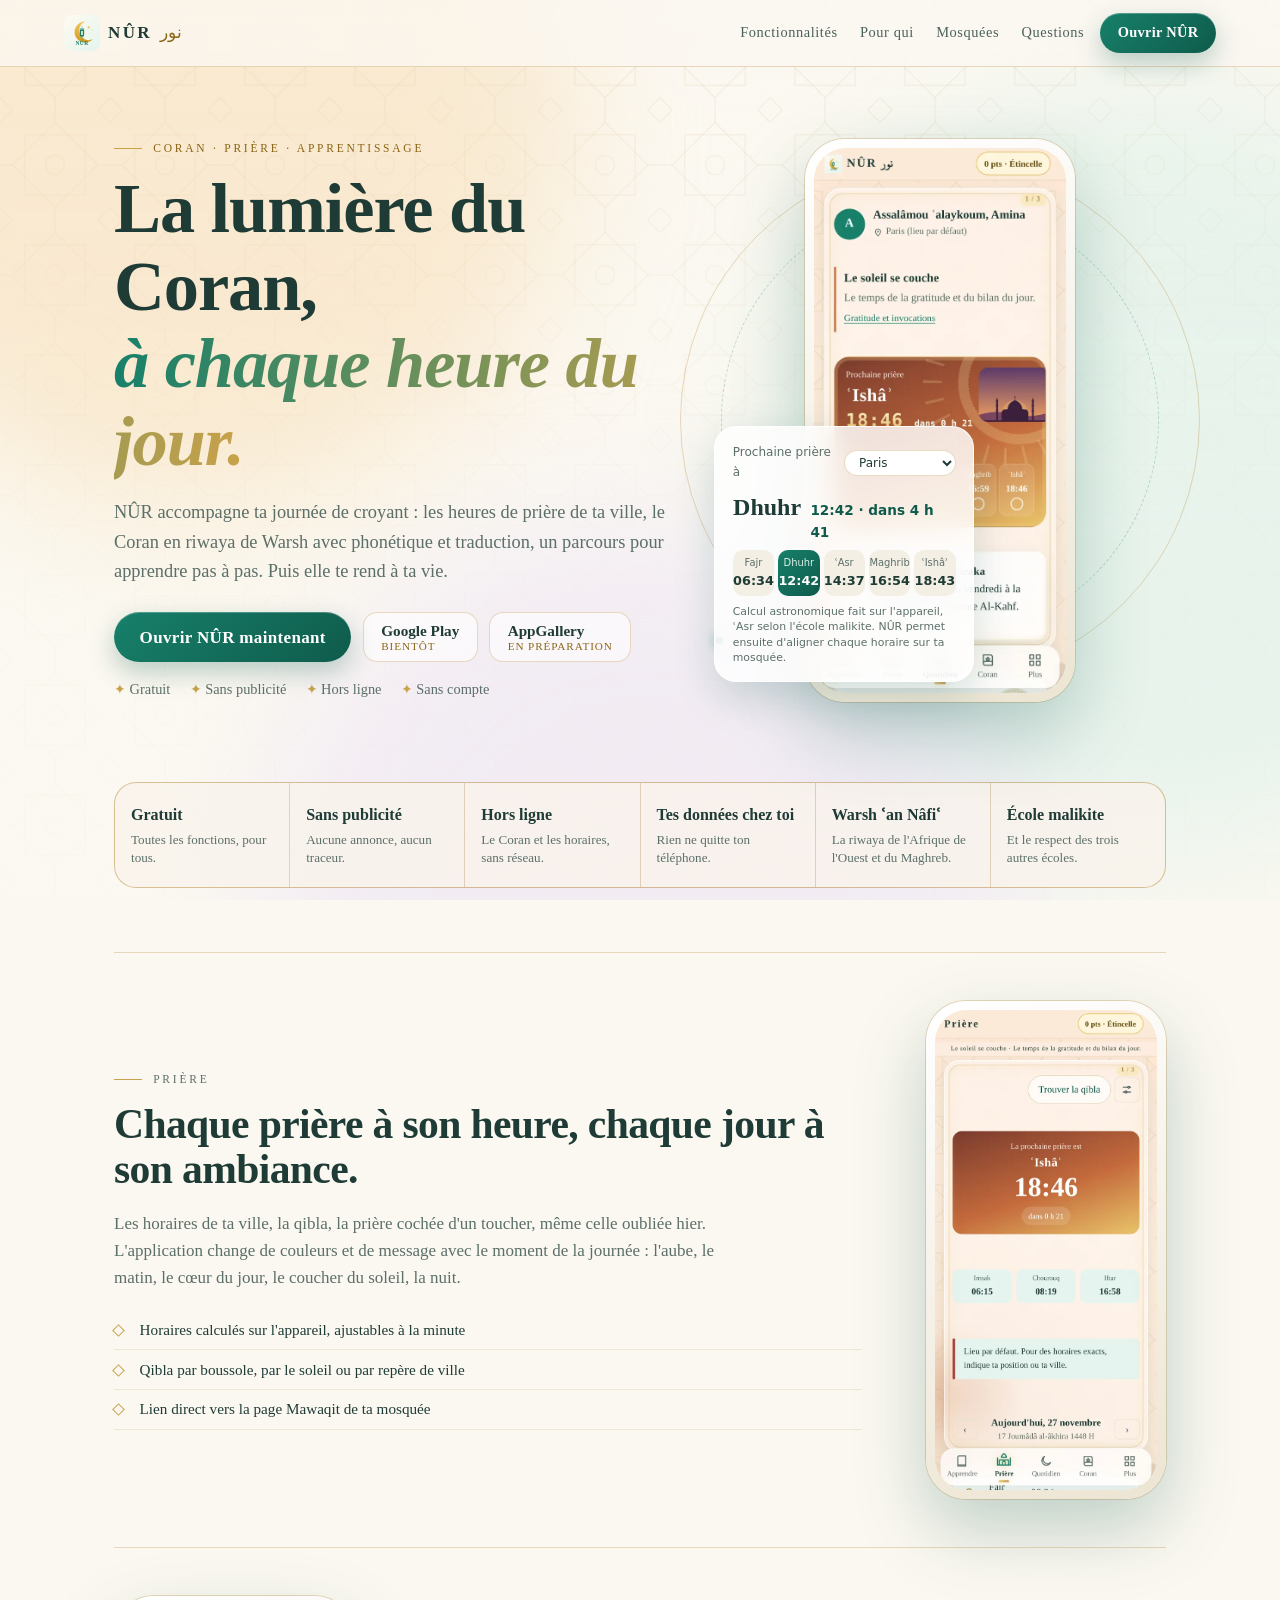
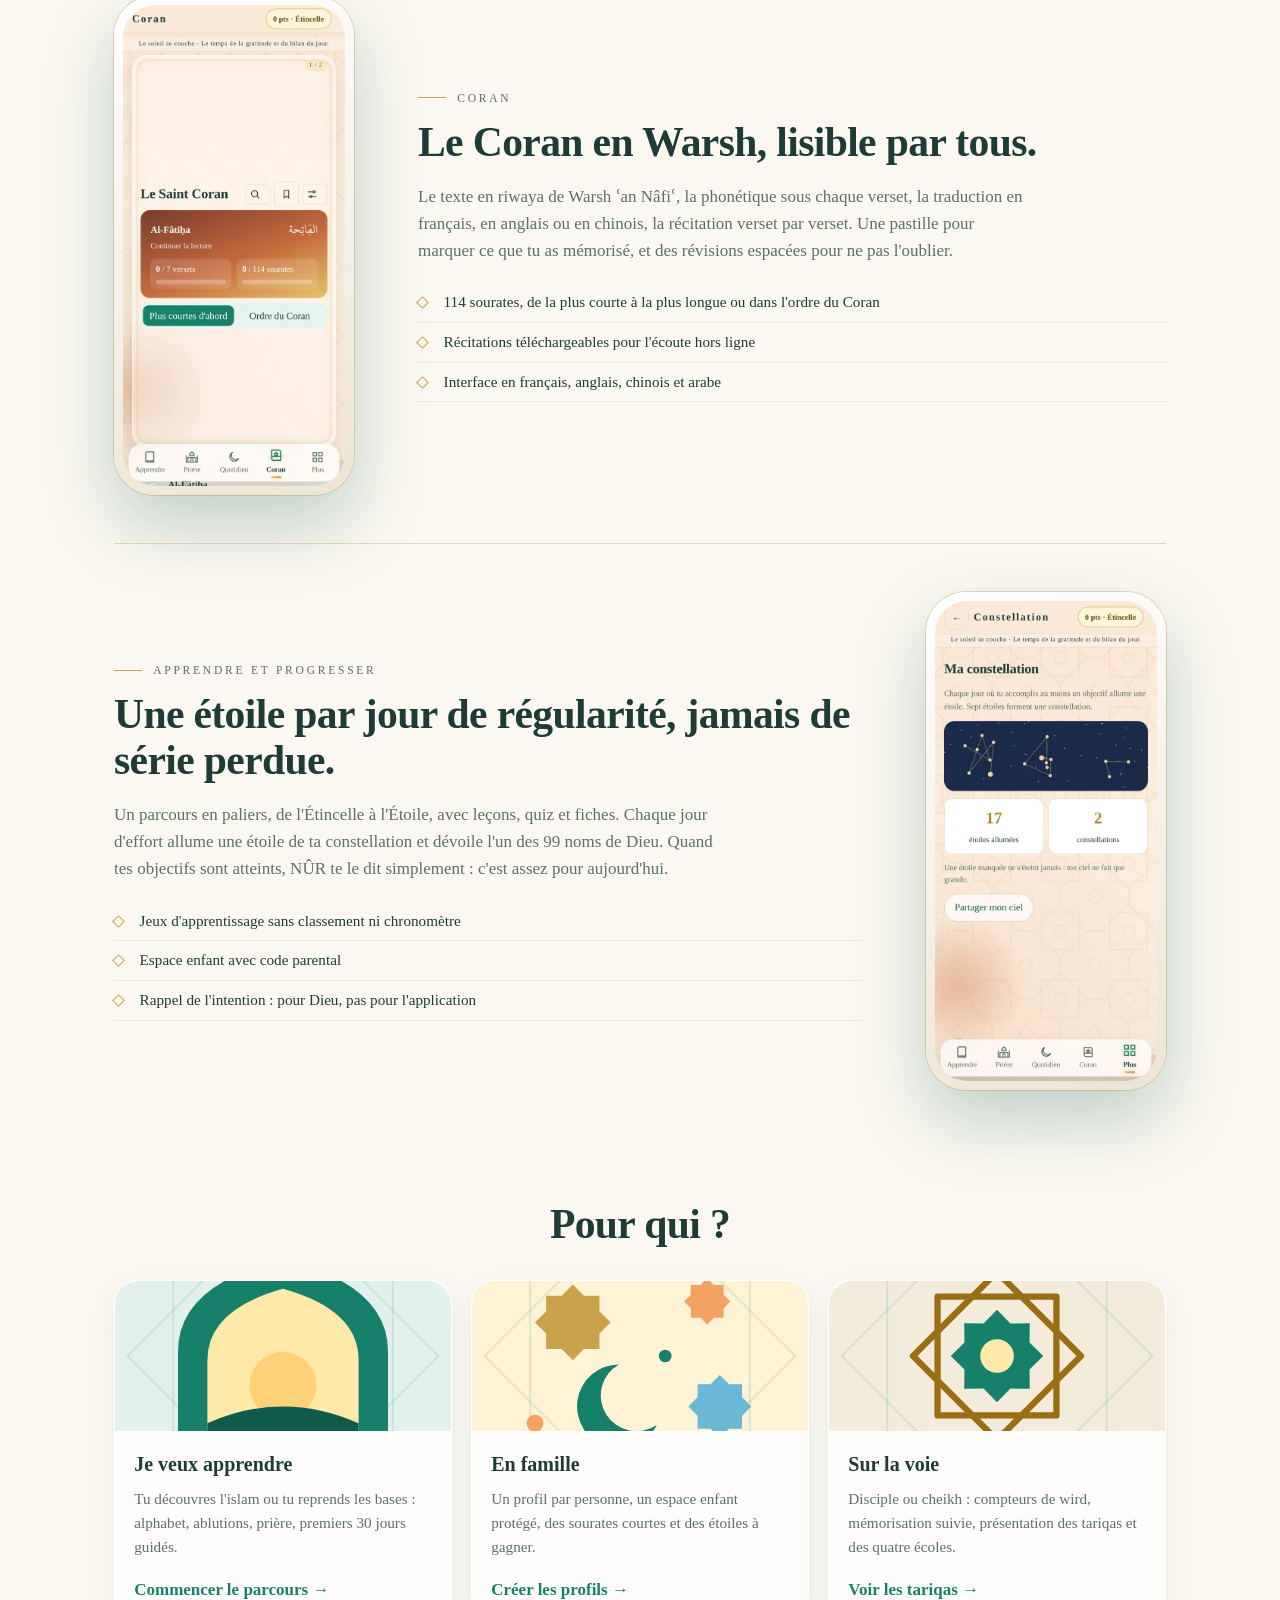
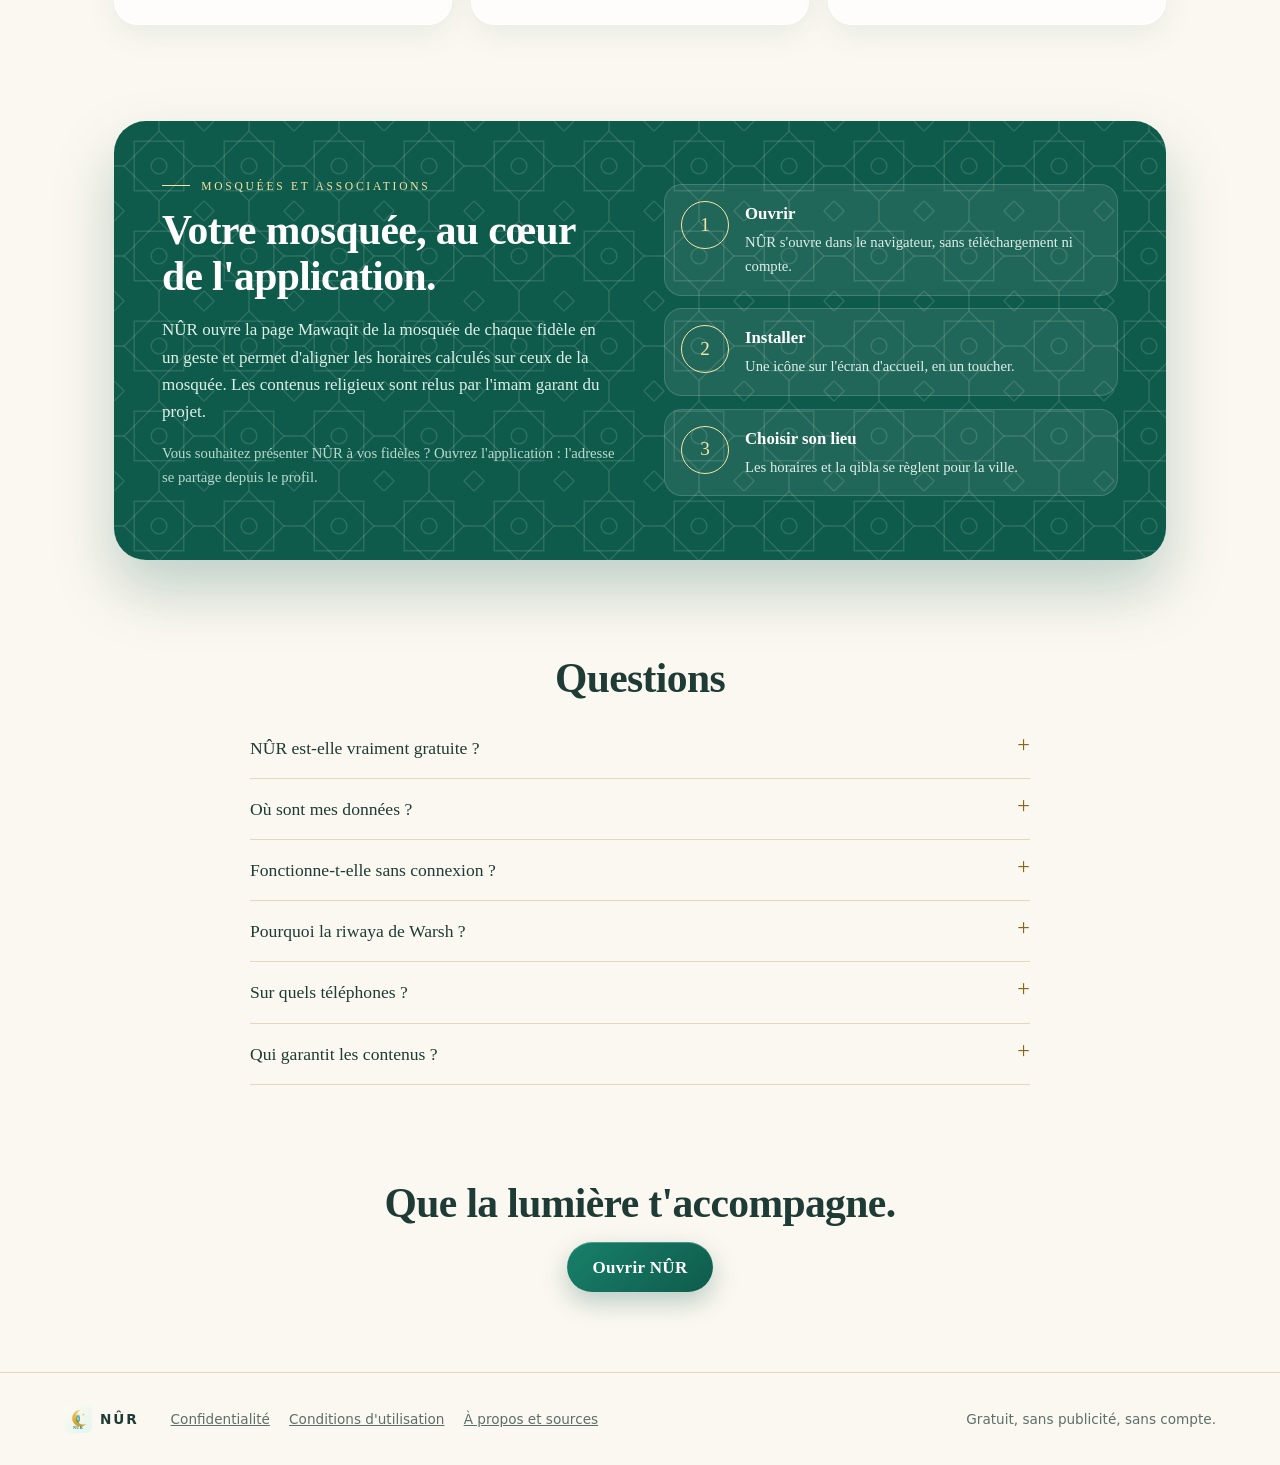
==== decouvrir/index.html @ 47fe1e6a "NÛR 2.5.0 : toutes les étapes du parcours accessibles, design avant-gardiste, page de présentation C" ====
<!DOCTYPE html>
<html lang="fr">
<head>
<meta charset="utf-8">
<meta name="viewport" content="width=device-width, initial-scale=1, viewport-fit=cover">
<title>NÛR — La lumière du Coran, à chaque heure du jour</title>
<meta name="description" content="NÛR : Coran en Warsh ʿan Nâfiʿ, heures de prière, qibla, parcours d'apprentissage et dévotion. Gratuit, sans publicité, hors ligne, vos données restent sur votre téléphone.">
<meta name="theme-color" content="#17806A">
<meta http-equiv="Content-Security-Policy" content="default-src 'self'; script-src 'self'; style-src 'self' 'unsafe-inline'; img-src 'self' data:; object-src 'none'; base-uri 'self'; form-action 'none'">
<meta property="og:title" content="NÛR — La lumière du Coran, à chaque heure du jour">
<meta property="og:description" content="Coran en Warsh, heures de prière, qibla, apprentissage. Gratuit, sans publicité, hors ligne.">
<meta property="og:image" content="https://emmanuelgiraudyt-ship-it.github.io/nur/icon-512.png">
<meta property="og:url" content="https://emmanuelgiraudyt-ship-it.github.io/nur/decouvrir/">
<link rel="icon" href="../icon-192.png">
<link rel="stylesheet" href="decouvrir.css">
</head>
<body>
<div class="aura" aria-hidden="true"><i></i><i></i><i></i></div>

<header class="nav">
  <a class="brand" href="./"><img src="../logo.svg" alt="" width="36" height="36"><span>NÛR</span><span class="ar" lang="ar">نور</span></a>
  <nav aria-label="Sections">
    <a href="#fonctions">Fonctionnalités</a>
    <a href="#pour-qui">Pour qui</a>
    <a href="#mosquees">Mosquées</a>
    <a href="#questions">Questions</a>
  </nav>
  <a class="cta small" href="../">Ouvrir NÛR</a>
</header>

<main>
<section class="hero">
  <div class="hero-txt">
    <p class="kicker">Coran · Prière · Apprentissage</p>
    <h1>La lumière du Coran,<br><em>à chaque heure du jour.</em></h1>
    <p class="lead">NÛR accompagne ta journée de croyant : les heures de prière de ta ville, le Coran en riwaya de Warsh avec phonétique et traduction, un parcours pour apprendre pas à pas. Puis elle te rend à ta vie.</p>
    <div class="ctas">
      <a class="cta" href="../">Ouvrir NÛR maintenant</a>
      <span class="store soon" title="Publication en préparation"><b>Google Play</b><small>bientôt</small></span>
      <span class="store soon" title="Publication en préparation"><b>AppGallery</b><small>en préparation</small></span>
    </div>
    <ul class="ticks">
      <li>Gratuit</li><li>Sans publicité</li><li>Hors ligne</li><li>Sans compte</li>
    </ul>
  </div>

  <div class="hero-vis">
    <div class="orbit" aria-hidden="true"><span></span><span></span></div>
    <figure class="phone"><img src="ecran-quotidien.webp" alt="L'écran Quotidien de NÛR : prochaine prière, les cinq prières du jour et le jour particulier" width="585" height="1266" fetchpriority="high"></figure>
    <aside class="live" aria-live="polite">
      <div class="live-h"><label for="ville">Prochaine prière à</label>
        <select id="ville">
          <option value="48.8566,2.3522,Europe/Paris">Paris</option>
          <option value="43.2965,5.3698,Europe/Paris">Marseille</option>
          <option value="45.764,4.8357,Europe/Paris">Lyon</option>
          <option value="50.8503,4.3517,Europe/Brussels">Bruxelles</option>
          <option value="14.7167,-17.4677,Africa/Dakar">Dakar</option>
          <option value="5.3600,-4.0083,Africa/Abidjan">Abidjan</option>
          <option value="12.6392,-8.0029,Africa/Bamako">Bamako</option>
          <option value="33.5731,-7.5898,Africa/Casablanca">Casablanca</option>
        </select>
      </div>
      <div class="live-n"><b id="lvn">—</b><span id="lvt">—</span></div>
      <div class="live-c" id="lvc"></div>
      <p class="live-s">Calcul astronomique fait sur l'appareil, ʿAsr selon l'école malikite. NÛR permet ensuite d'aligner chaque horaire sur ta mosquée.</p>
    </aside>
  </div>
</section>

<section class="values" aria-label="Nos engagements">
  <div><b>Gratuit</b><span>Toutes les fonctions, pour tous.</span></div>
  <div><b>Sans publicité</b><span>Aucune annonce, aucun traceur.</span></div>
  <div><b>Hors ligne</b><span>Le Coran et les horaires, sans réseau.</span></div>
  <div><b>Tes données chez toi</b><span>Rien ne quitte ton téléphone.</span></div>
  <div><b>Warsh ʿan Nâfiʿ</b><span>La riwaya de l'Afrique de l'Ouest et du Maghreb.</span></div>
  <div><b>École malikite</b><span>Et le respect des trois autres écoles.</span></div>
</section>

<section id="fonctions" class="feat">
  <div class="feat-txt">
    <p class="kicker">Prière</p>
    <h2>Chaque prière à son heure, chaque jour à son ambiance.</h2>
    <p>Les horaires de ta ville, la qibla, la prière cochée d'un toucher, même celle oubliée hier. L'application change de couleurs et de message avec le moment de la journée : l'aube, le matin, le cœur du jour, le coucher du soleil, la nuit.</p>
    <ul class="list"><li>Horaires calculés sur l'appareil, ajustables à la minute</li><li>Qibla par boussole, par le soleil ou par repère de ville</li><li>Lien direct vers la page Mawaqit de ta mosquée</li></ul>
  </div>
  <figure class="phone sm"><img src="ecran-priere.webp" alt="L'écran Prière de NÛR" width="585" height="1266" loading="lazy"></figure>
</section>

<section class="feat rev">
  <div class="feat-txt">
    <p class="kicker">Coran</p>
    <h2>Le Coran en Warsh, lisible par tous.</h2>
    <p>Le texte en riwaya de Warsh ʿan Nâfiʿ, la phonétique sous chaque verset, la traduction en français, en anglais ou en chinois, la récitation verset par verset. Une pastille pour marquer ce que tu as mémorisé, et des révisions espacées pour ne pas l'oublier.</p>
    <ul class="list"><li>114 sourates, de la plus courte à la plus longue ou dans l'ordre du Coran</li><li>Récitations téléchargeables pour l'écoute hors ligne</li><li>Interface en français, anglais, chinois et arabe</li></ul>
  </div>
  <figure class="phone sm"><img src="ecran-coran.webp" alt="La liste des sourates dans NÛR" width="585" height="1266" loading="lazy"></figure>
</section>

<section class="feat">
  <div class="feat-txt">
    <p class="kicker">Apprendre et progresser</p>
    <h2>Une étoile par jour de régularité, jamais de série perdue.</h2>
    <p>Un parcours en paliers, de l'Étincelle à l'Étoile, avec leçons, quiz et fiches. Chaque jour d'effort allume une étoile de ta constellation et dévoile l'un des 99 noms de Dieu. Quand tes objectifs sont atteints, NÛR te le dit simplement : c'est assez pour aujourd'hui.</p>
    <ul class="list"><li>Jeux d'apprentissage sans classement ni chronomètre</li><li>Espace enfant avec code parental</li><li>Rappel de l'intention : pour Dieu, pas pour l'application</li></ul>
  </div>
  <figure class="phone sm"><img src="ecran-constellation.webp" alt="La constellation personnelle dans NÛR" width="585" height="1266" loading="lazy"></figure>
</section>

<section id="pour-qui" class="paths">
  <h2 class="center">Pour qui ?</h2>
  <div class="cards">
    <article><img src="../img/ill-nouveau.svg" alt=""><h3>Je veux apprendre</h3><p>Tu découvres l'islam ou tu reprends les bases : alphabet, ablutions, prière, premiers 30 jours guidés.</p><a href="../#/apprendre">Commencer le parcours</a></article>
    <article><img src="../img/ill-enfant.svg" alt=""><h3>En famille</h3><p>Un profil par personne, un espace enfant protégé, des sourates courtes et des étoiles à gagner.</p><a href="../#/profils">Créer les profils</a></article>
    <article><img src="../img/ill-tidjaniya.svg" alt=""><h3>Sur la voie</h3><p>Disciple ou cheikh : compteurs de wird, mémorisation suivie, présentation des tariqas et des quatre écoles.</p><a href="../#/tidjaniya">Voir les tariqas</a></article>
  </div>
</section>

<section id="mosquees" class="mosque">
  <div>
    <p class="kicker">Mosquées et associations</p>
    <h2>Votre mosquée, au cœur de l'application.</h2>
    <p>NÛR ouvre la page Mawaqit de la mosquée de chaque fidèle en un geste et permet d'aligner les horaires calculés sur ceux de la mosquée. Les contenus religieux sont relus par l'imam garant du projet.</p>
    <p class="muted">Vous souhaitez présenter NÛR à vos fidèles ? Ouvrez l'application : l'adresse se partage depuis le profil.</p>
  </div>
  <ol class="steps">
    <li><b>Ouvrir</b><span>NÛR s'ouvre dans le navigateur, sans téléchargement ni compte.</span></li>
    <li><b>Installer</b><span>Une icône sur l'écran d'accueil, en un toucher.</span></li>
    <li><b>Choisir son lieu</b><span>Les horaires et la qibla se règlent pour la ville.</span></li>
  </ol>
</section>

<section id="questions" class="faq">
  <h2 class="center">Questions</h2>
  <details><summary>NÛR est-elle vraiment gratuite ?</summary><p>Oui. Toutes les fonctions sont gratuites et sans publicité. Un don libre pourra soutenir le projet ; aucun accès n'en dépendra.</p></details>
  <details><summary>Où sont mes données ?</summary><p>Sur ton téléphone uniquement. NÛR ne crée pas de compte et n'a pas de serveur qui reçoit tes données. Une sauvegarde mensuelle te propose d'en garder une copie.</p></details>
  <details><summary>Fonctionne-t-elle sans connexion ?</summary><p>Oui, après le premier chargement : le Coran, la phonétique, la traduction de ta langue et les horaires restent disponibles hors ligne.</p></details>
  <details><summary>Pourquoi la riwaya de Warsh ?</summary><p>C'est la lecture la plus répandue en Afrique de l'Ouest et au Maghreb, d'où vient une grande partie de la communauté francophone que NÛR sert d'abord.</p></details>
  <details><summary>Sur quels téléphones ?</summary><p>Tout smartphone récent avec un navigateur : Android, iPhone, Huawei. Les versions Google Play et AppGallery sont en préparation.</p></details>
  <details><summary>Qui garantit les contenus ?</summary><p>Les contenus religieux sont sourcés (Coran, recueils de hadiths, ouvrages de référence) et relus par l'imam garant du projet. La pratique est présentée selon l'école malikite, en rappelant que les autres écoles peuvent différer.</p></details>
</section>

<section class="final">
  <h2>Que la lumière t'accompagne.</h2>
  <a class="cta" href="../">Ouvrir NÛR</a>
</section>
</main>

<footer>
  <div class="brand"><img src="../logo.svg" alt="" width="28" height="28"><span>NÛR</span></div>
  <nav aria-label="Informations"><a href="../#/confidentialite">Confidentialité</a><a href="../#/conditions">Conditions d'utilisation</a><a href="../#/apropos">À propos et sources</a></nav>
  <p>Gratuit, sans publicité, sans compte.</p>
</footer>
<script src="../prayer.js"></script>
<script src="decouvrir.js"></script>
</body>
</html>
---- decouvrir/decouvrir.css ----
/* NÛR — page de présentation */
:root { --bg: #FBF8F1; --ink: #1F3B36; --mut: #5C6F69; --em1: #17806A; --em2: #0F5B4B; --gold: #C9A24B; --gold2: #8A6516; --hair: rgba(184,137,58,.3); }
*, *::before, *::after { box-sizing: border-box; }
html { scroll-behavior: smooth; }
body { margin: 0; background: var(--bg); color: var(--ink); font-family: "Iowan Old Style", "Palatino Linotype", Palatino, "Book Antiqua", Georgia, serif; font-size: 17px; line-height: 1.6; overflow-x: hidden; }
img { max-width: 100%; height: auto; display: block; }
a { color: var(--em1); }
.aura { position: fixed; inset: 0; z-index: -1; pointer-events: none; overflow: hidden; background: url(../img/pattern-gold.svg); background-size: 110px; }
.aura::after { content: ""; position: absolute; inset: 0; background: linear-gradient(180deg, rgba(251,248,241,.55), rgba(251,248,241,.92) 60%); }
.aura i { position: absolute; width: 60vw; height: 60vw; border-radius: 50%; filter: blur(70px); opacity: .45; animation: drift 26s ease-in-out infinite alternate; z-index: 1; }
.aura i:nth-child(1) { background: #F6D7A8; left: -15vw; top: -20vw; }
.aura i:nth-child(2) { background: #CFEDE4; right: -20vw; top: 10vh; animation-delay: -8s; }
.aura i:nth-child(3) { background: #E8DDF6; left: 20vw; bottom: -30vw; animation-delay: -16s; }
@keyframes drift { to { transform: translate(6vw, 4vw) scale(1.1); } }

.nav { position: sticky; top: 0; z-index: 10; display: flex; align-items: center; gap: 1rem; padding: .8rem 5vw; background: rgba(251,248,241,.78); backdrop-filter: blur(14px); border-bottom: 1px solid var(--hair); }
.brand { display: flex; align-items: center; gap: .5rem; text-decoration: none; color: var(--ink); font-weight: 700; letter-spacing: .14em; }
.brand .ar { font-family: "Amiri", "Traditional Arabic", serif; letter-spacing: 0; color: var(--gold2); font-weight: 400; }
.nav nav { display: flex; gap: 1.4rem; margin-left: auto; }
.nav nav a { color: var(--ink); text-decoration: none; font-size: .9rem; letter-spacing: .04em; opacity: .8; }
.nav nav a:hover { opacity: 1; color: var(--em1); }
@media (max-width: 760px) { .nav nav { display: none; } .nav .cta { margin-left: auto; } }

.cta { display: inline-flex; align-items: center; justify-content: center; min-height: 50px; padding: 0 1.6rem; border-radius: 999px; color: #fff; text-decoration: none; font-weight: 700; letter-spacing: .02em; position: relative; overflow: hidden;
  background: linear-gradient(135deg, var(--em1), var(--em2)); box-shadow: 0 10px 26px rgba(15,91,75,.28), inset 0 1px 0 rgba(255,255,255,.25); transition: transform .2s; }
.cta:hover { transform: translateY(-2px); }
.cta::before { content: ""; position: absolute; top: 0; left: -60%; width: 40%; height: 100%; background: linear-gradient(100deg, transparent, rgba(255,255,255,.35), transparent); transform: skewX(-20deg); animation: sheen 5s ease-in-out infinite; }
@keyframes sheen { 0%, 70% { left: -60%; } 100% { left: 130%; } }
.cta.small { min-height: 40px; padding: 0 1.1rem; font-size: .9rem; }
.store { display: inline-flex; flex-direction: column; justify-content: center; min-height: 50px; padding: 0 1.1rem; border-radius: 14px; border: 1px solid var(--hair); background: rgba(255,255,255,.6); line-height: 1.15; }
.store b { font-size: .95rem; } .store small { font-size: .7rem; color: var(--gold2); letter-spacing: .08em; text-transform: uppercase; }

main { max-width: 1180px; margin: 0 auto; padding: 0 5vw; }
.kicker { font-size: .72rem; letter-spacing: .24em; text-transform: uppercase; color: var(--gold2); display: flex; align-items: center; gap: .7rem; margin: 0 0 .8rem; }
.kicker::before { content: ""; width: 28px; height: 1px; background: var(--gold); }
h1, h2 { font-weight: 600; letter-spacing: -.015em; line-height: 1.1; margin: 0 0 1rem; }
h1 { font-size: clamp(2.3rem, 6vw, 4.4rem); }
h1 em { font-style: italic; background: linear-gradient(90deg, var(--em1), var(--gold)); -webkit-background-clip: text; background-clip: text; color: transparent; }
h2 { font-size: clamp(1.7rem, 3.6vw, 2.6rem); }
.center { text-align: center; }
.lead { font-size: 1.15rem; color: var(--mut); max-width: 34em; }
.muted { color: var(--mut); font-size: .92rem; }

.hero { display: grid; grid-template-columns: 1.1fr .9fr; gap: 3rem; align-items: center; padding: 4.5rem 0 3rem; }
@media (max-width: 900px) { .hero { grid-template-columns: 1fr; padding-top: 2.5rem; } }
.ctas { display: flex; flex-wrap: wrap; gap: .7rem; margin: 1.6rem 0 1rem; }
.ticks { display: flex; flex-wrap: wrap; gap: .5rem 1.2rem; list-style: none; padding: 0; margin: 0; font-size: .9rem; color: var(--mut); }
.ticks li::before { content: "✦ "; color: var(--gold); }

.hero-vis { position: relative; display: flex; justify-content: center; align-items: center; min-height: 560px; }
.orbit { position: absolute; width: 520px; height: 520px; max-width: 100vw; border-radius: 50%; border: 1px solid var(--hair); animation: spin 90s linear infinite; }
.orbit::before { content: ""; position: absolute; inset: 40px; border-radius: 50%; border: 1px dashed rgba(23,128,106,.25); }
.orbit span { position: absolute; width: 10px; height: 10px; border-radius: 50%; background: var(--gold); box-shadow: 0 0 14px var(--gold); top: -5px; left: calc(50% - 5px); }
.orbit span + span { top: auto; bottom: 35px; left: 35px; width: 7px; height: 7px; background: var(--em1); box-shadow: 0 0 12px var(--em1); }
@keyframes spin { to { transform: rotate(360deg); } }
.phone { position: relative; margin: 0; width: 270px; border-radius: 40px; padding: 9px; background: linear-gradient(160deg, #fff, #EDE5D3); box-shadow: 0 30px 70px rgba(15,91,75,.25), 0 0 0 1px rgba(184,137,58,.3); }
.phone img { border-radius: 32px; }
.phone.sm { width: 240px; }
.live { position: absolute; left: 0; bottom: 20px; width: 260px; padding: 1rem 1.1rem; border-radius: 22px; background: rgba(255,255,255,.82); backdrop-filter: blur(14px); border: 1px solid rgba(255,255,255,.9); box-shadow: 0 16px 40px rgba(15,91,75,.18); font-family: system-ui, sans-serif; }
@media (max-width: 900px) { .live { position: relative; left: auto; bottom: auto; margin-top: -60px; width: min(320px, 90vw); } .hero-vis { flex-direction: column; min-height: 0; } .orbit { width: 360px; height: 360px; top: 0; } }
.live-h { display: flex; align-items: center; justify-content: space-between; gap: .4rem; font-size: .75rem; color: var(--mut); }
.live select { font: inherit; border: 1px solid var(--hair); border-radius: 999px; padding: .25rem .6rem; background: #fff; color: var(--ink); }
.live-n { display: flex; align-items: baseline; gap: .6rem; margin: .4rem 0; }
.live-n b { font-size: 1.5rem; font-family: "Iowan Old Style", Georgia, serif; }
.live-n span { font-size: .85rem; color: var(--em2); font-weight: 600; }
.live-c { display: grid; grid-template-columns: repeat(5, 1fr); gap: .25rem; }
.live-c span { display: flex; flex-direction: column; align-items: center; font-size: .8rem; font-weight: 700; padding: .3rem 0; border-radius: 10px; background: #F3EFE4; }
.live-c span small { font-size: .62rem; font-weight: 400; color: var(--mut); }
.live-c span.on { background: linear-gradient(135deg, var(--em1), var(--em2)); color: #fff; }
.live-c span.on small { color: #DCEFE9; }
.live-s { font-size: .68rem; color: var(--mut); margin: .5rem 0 0; line-height: 1.4; }

.values { display: grid; grid-template-columns: repeat(6, 1fr); gap: 1px; margin: 2rem 0 4rem; background: var(--hair); border: 1px solid var(--hair); border-radius: 22px; overflow: hidden; }
.values div { background: rgba(255,255,255,.72); padding: 1.2rem 1rem; }
.values b { display: block; font-size: 1rem; margin-bottom: .2rem; }
.values span { font-size: .82rem; color: var(--mut); line-height: 1.4; display: block; }
@media (max-width: 900px) { .values { grid-template-columns: repeat(2, 1fr); } }

.feat { display: grid; grid-template-columns: 1fr auto; gap: 4rem; align-items: center; padding: 3rem 0; border-top: 1px solid var(--hair); }
.feat.rev { grid-template-columns: auto 1fr; } .feat.rev .feat-txt { order: 2; }
@media (max-width: 860px) { .feat, .feat.rev { grid-template-columns: 1fr; gap: 2rem; } .feat.rev .feat-txt { order: 0; } .feat .phone { margin: 0 auto; } }
.feat-txt p { color: var(--mut); max-width: 36em; }
.list { list-style: none; padding: 0; margin: 1.2rem 0 0; }
.list li { padding: .45rem 0 .45rem 1.6rem; position: relative; border-bottom: 1px solid rgba(184,137,58,.15); font-size: .95rem; }
.list li::before { content: ""; position: absolute; left: 0; top: .95rem; width: 9px; height: 9px; border: 1px solid var(--gold); transform: rotate(45deg); }

.paths { padding: 4rem 0; }
.cards { display: grid; grid-template-columns: repeat(3, 1fr); gap: 1.2rem; margin-top: 2rem; }
@media (max-width: 860px) { .cards { grid-template-columns: 1fr; } }
.cards article { background: rgba(255,255,255,.7); border: 1px solid rgba(255,255,255,.9); border-radius: 24px; overflow: hidden; box-shadow: 0 10px 30px rgba(15,91,75,.08); display: flex; flex-direction: column; transition: transform .25s; }
.cards article:hover { transform: translateY(-4px); }
.cards img { width: 100%; height: 150px; object-fit: cover; }
.cards h3 { margin: 1.1rem 1.2rem .4rem; font-size: 1.25rem; }
.cards p { margin: 0 1.2rem; color: var(--mut); font-size: .95rem; flex: 1; }
.cards a { margin: 1rem 1.2rem 1.3rem; font-weight: 700; text-decoration: none; }
.cards a::after { content: " →"; }

.mosque { display: grid; grid-template-columns: 1fr 1fr; gap: 3rem; align-items: center; padding: 3.5rem 3rem; margin: 2rem 0; border-radius: 32px; color: #fff; background: #0F5B4B url(../img/pattern-light.svg); background-size: 90px; box-shadow: 0 30px 60px rgba(15,91,75,.25); }
.mosque .kicker { color: #F6E3A6; } .mosque .kicker::before { background: #F6E3A6; }
.mosque p { color: #DCEFE9; } .mosque .muted { color: #B9D9CF; }
@media (max-width: 860px) { .mosque { grid-template-columns: 1fr; padding: 2.2rem 1.5rem; } }
.steps { list-style: none; padding: 0; margin: 0; counter-reset: s; display: grid; gap: .8rem; }
.steps li { counter-increment: s; display: grid; grid-template-columns: 48px 1fr; gap: .2rem 1rem; padding: 1rem; border-radius: 18px; background: rgba(255,255,255,.08); border: 1px solid rgba(255,255,255,.15); }
.steps li::before { content: counter(s); grid-row: span 2; width: 48px; height: 48px; border-radius: 50%; display: flex; align-items: center; justify-content: center; border: 1px solid #F6E3A6; color: #F6E3A6; font-size: 1.2rem; }
.steps b { font-size: 1.05rem; } .steps span { color: #DCEFE9; font-size: .92rem; }

.faq { max-width: 780px; margin: 0 auto; padding: 4rem 0 2rem; }
.faq details { border-bottom: 1px solid var(--hair); padding: 1rem 0; }
.faq summary { cursor: pointer; font-size: 1.1rem; list-style: none; display: flex; justify-content: space-between; gap: 1rem; }
.faq summary::after { content: "+"; color: var(--gold2); font-size: 1.4rem; line-height: 1; transition: transform .2s; }
.faq details[open] summary::after { transform: rotate(45deg); }
.faq p { color: var(--mut); margin: .6rem 0 0; }

.final { text-align: center; padding: 4rem 0 5rem; }
footer { display: flex; flex-wrap: wrap; align-items: center; gap: 1rem 2rem; padding: 2rem 5vw; border-top: 1px solid var(--hair); font-family: system-ui, sans-serif; font-size: .85rem; color: var(--mut); }
footer nav { display: flex; gap: 1.2rem; flex-wrap: wrap; } footer nav a { color: var(--mut); }
footer p { margin: 0 0 0 auto; }

/* apparition au défilement, sans script */
@supports (animation-timeline: view()) {
  .feat, .cards article, .values div, .faq details { animation: rise both linear; animation-timeline: view(); animation-range: entry 0% cover 25%; }
  @keyframes rise { from { opacity: 0; transform: translateY(28px); } to { opacity: 1; transform: none; } }
}
@media (prefers-reduced-motion: reduce) { *, *::before, *::after { animation: none !important; transition: none !important; } html { scroll-behavior: auto; } }
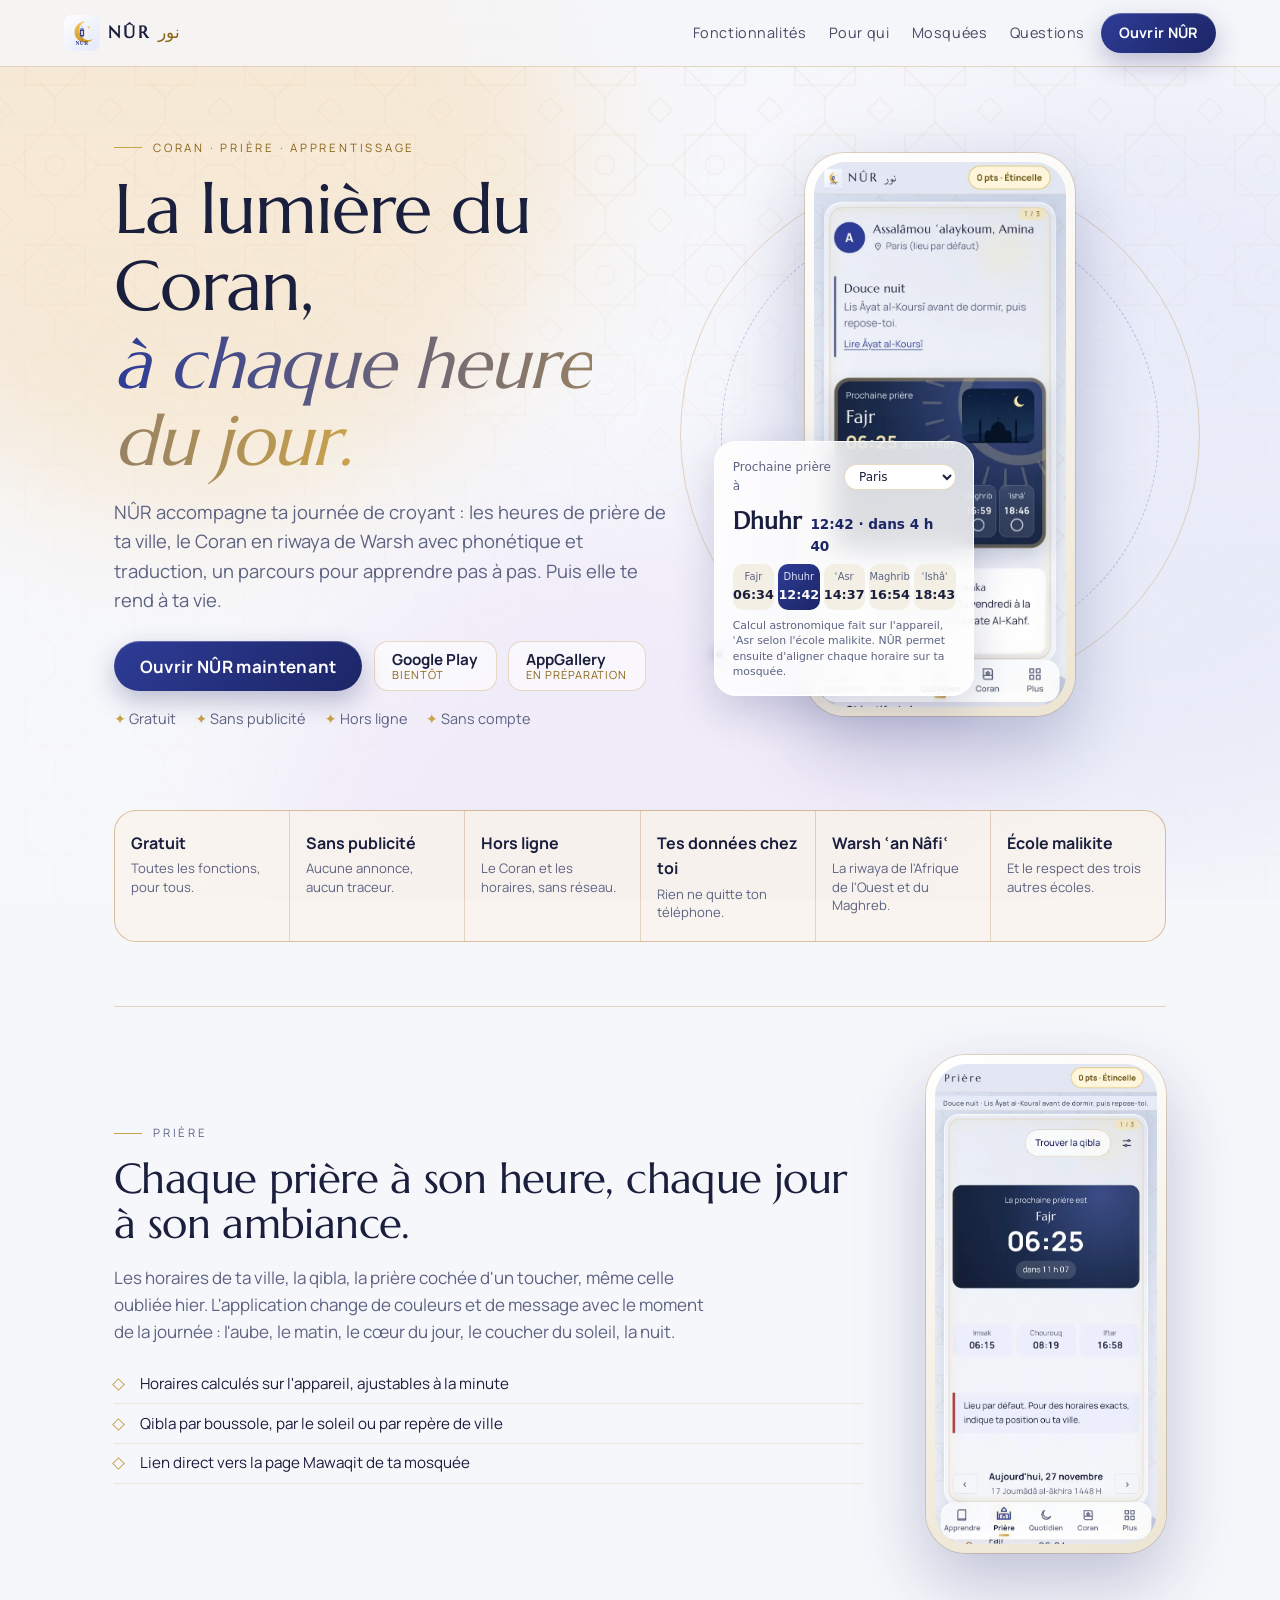
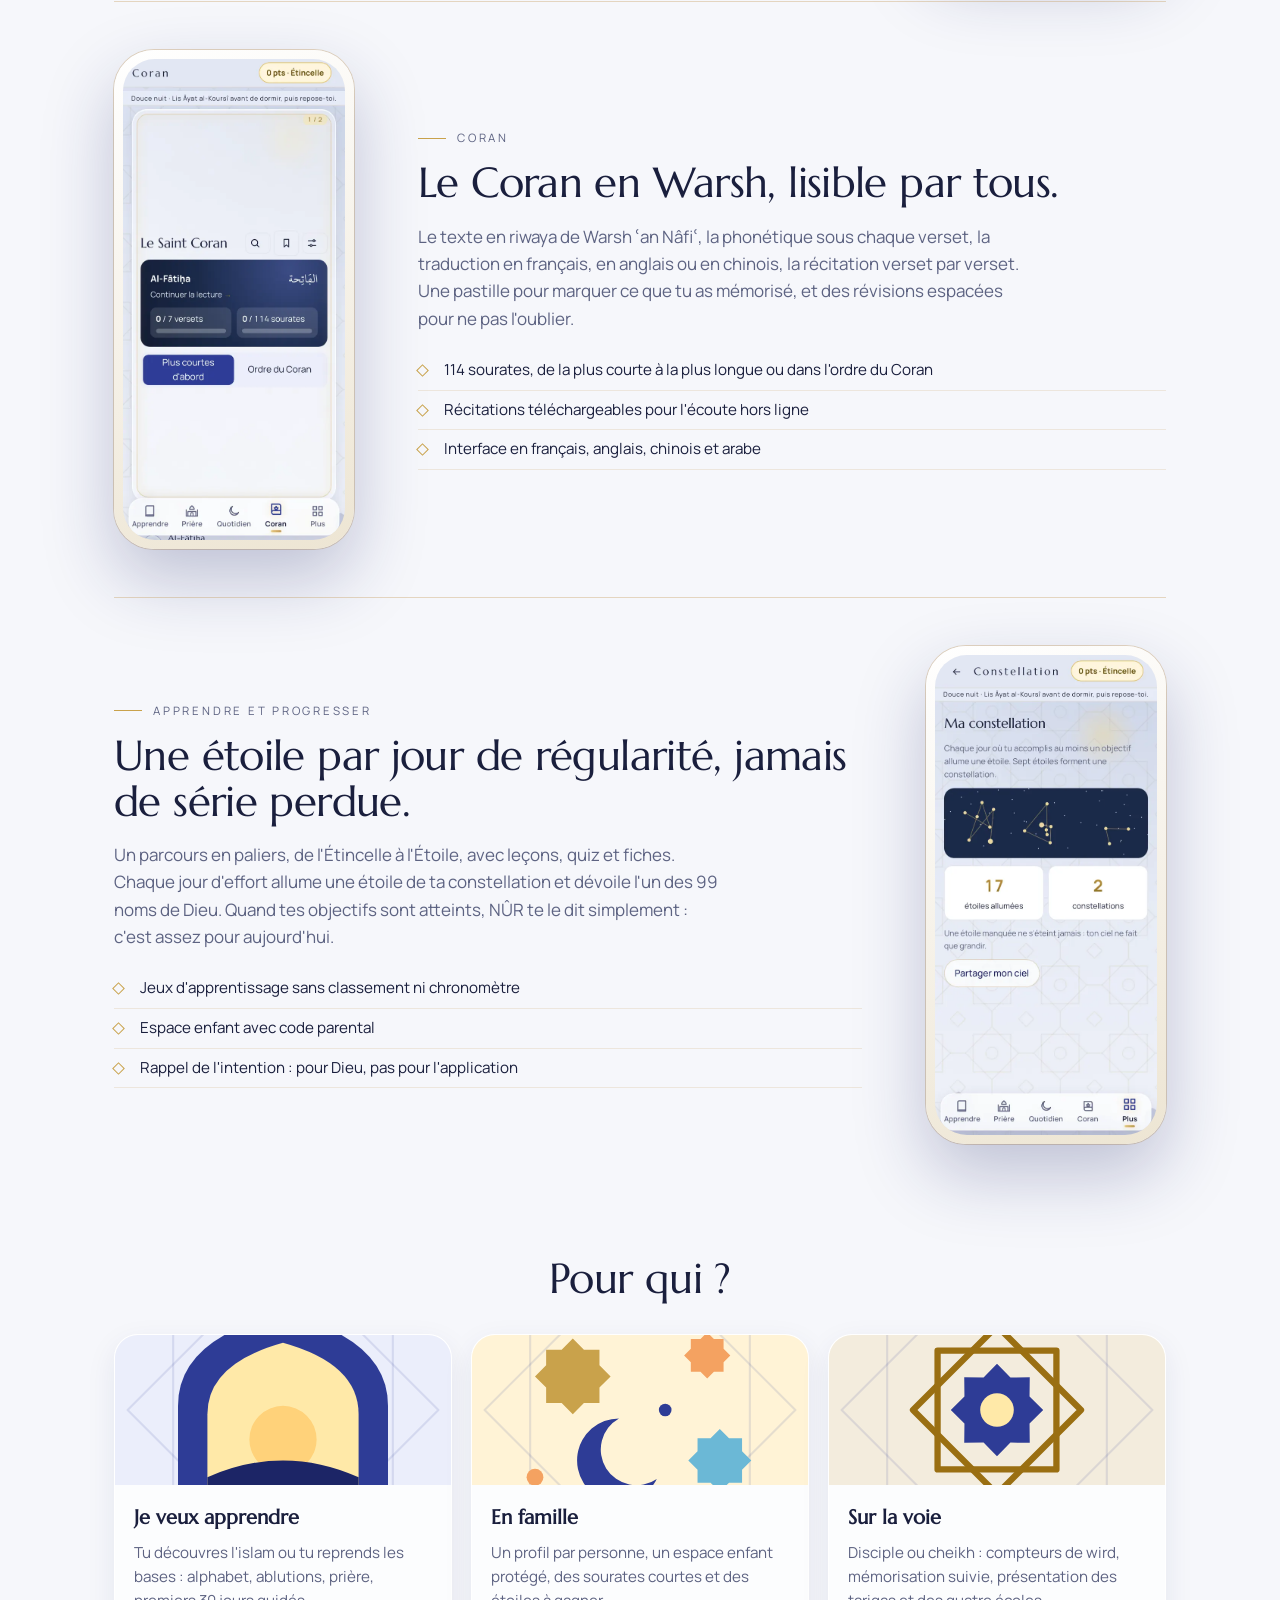
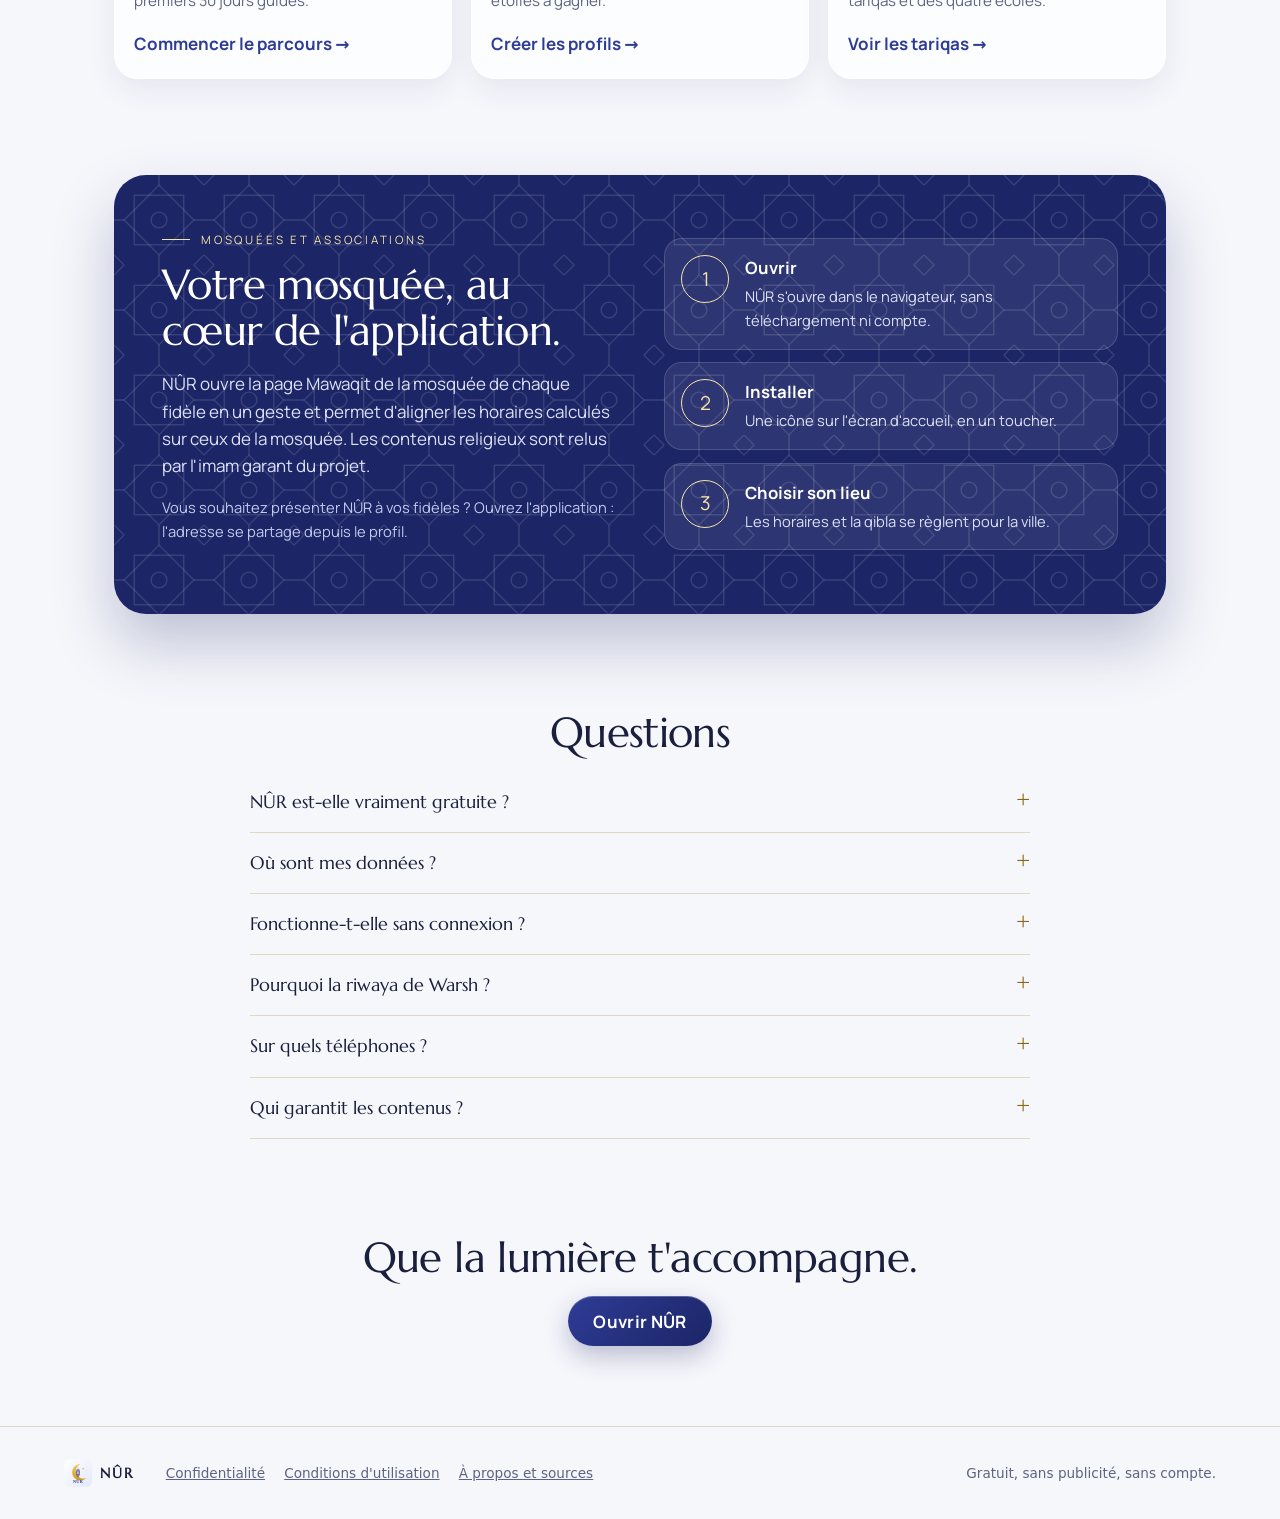
==== commit a88fb80b: "NÛR 2.6.0 : palette lapis et or, typographie Marcellus et Manrope, palier Flamme ouvert, encart de p" ====
--- a/decouvrir/index.html
+++ b/decouvrir/index.html
@@ -5,8 +5,8 @@
 <meta name="viewport" content="width=device-width, initial-scale=1, viewport-fit=cover">
 <title>NÛR — La lumière du Coran, à chaque heure du jour</title>
 <meta name="description" content="NÛR : Coran en Warsh ʿan Nâfiʿ, heures de prière, qibla, parcours d'apprentissage et dévotion. Gratuit, sans publicité, hors ligne, vos données restent sur votre téléphone.">
-<meta name="theme-color" content="#17806A">
-<meta http-equiv="Content-Security-Policy" content="default-src 'self'; script-src 'self'; style-src 'self' 'unsafe-inline'; img-src 'self' data:; object-src 'none'; base-uri 'self'; form-action 'none'">
+<meta name="theme-color" content="#2E3C96">
+<meta http-equiv="Content-Security-Policy" content="default-src 'self'; script-src 'self'; style-src 'self' 'unsafe-inline'; img-src 'self' data:; connect-src 'self' https://*.supabase.co wss://*.supabase.co; object-src 'none'; base-uri 'self'; form-action 'none'">
 <meta property="og:title" content="NÛR — La lumière du Coran, à chaque heure du jour">
 <meta property="og:description" content="Coran en Warsh, heures de prière, qibla, apprentissage. Gratuit, sans publicité, hors ligne.">
 <meta property="og:image" content="https://emmanuelgiraudyt-ship-it.github.io/nur/icon-512.png">
@@ -64,6 +64,16 @@
       <div class="live-c" id="lvc"></div>
       <p class="live-s">Calcul astronomique fait sur l'appareil, ʿAsr selon l'école malikite. NÛR permet ensuite d'aligner chaque horaire sur ta mosquée.</p>
     </aside>
+  </div>
+</section>
+
+<section class="live-now" id="live" hidden aria-live="polite">
+  <div class="ln-pulse" aria-hidden="true"><i></i><i></i><i></i></div>
+  <div class="ln-head"><span class="ln-dot" aria-hidden="true"></span><b>En direct</b><small id="lnNote">connectés en ce moment</small></div>
+  <div class="ln-grid">
+    <div><b data-n="page">0</b><span>sur cette page avec toi</span></div>
+    <div><b data-n="app">0</b><span>dans l'application</span></div>
+    <div><b data-n="total">0</b><span>installations depuis le lancement</span></div>
   </div>
 </section>
 
@@ -151,6 +161,7 @@
   <p>Gratuit, sans publicité, sans compte.</p>
 </footer>
 <script src="../prayer.js"></script>
+<script src="../presence.js"></script>
 <script src="decouvrir.js"></script>
 </body>
 </html>
--- a/decouvrir/decouvrir.css
+++ b/decouvrir/decouvrir.css
@@ -1,19 +1,21 @@
 /* NÛR — page de présentation */
-:root { --bg: #FBF8F1; --ink: #1F3B36; --mut: #5C6F69; --em1: #17806A; --em2: #0F5B4B; --gold: #C9A24B; --gold2: #8A6516; --hair: rgba(184,137,58,.3); }
+:root { --bg: #F6F7FB; --ink: #1A1F3D; --mut: #5D6382; --em1: #2E3C96; --em2: #1C2566; --gold: #C9A24B; --gold2: #8A6516; --hair: rgba(184,137,58,.3); }
 *, *::before, *::after { box-sizing: border-box; }
 html { scroll-behavior: smooth; }
-body { margin: 0; background: var(--bg); color: var(--ink); font-family: "Iowan Old Style", "Palatino Linotype", Palatino, "Book Antiqua", Georgia, serif; font-size: 17px; line-height: 1.6; overflow-x: hidden; }
+@font-face { font-family: "NurDisplay"; src: url("../fonts/marcellus.woff2") format("woff2"); font-display: swap; }
+@font-face { font-family: "NurText"; src: url("../fonts/manrope.woff2") format("woff2"); font-weight: 200 800; font-display: swap; }
+body { margin: 0; background: var(--bg); color: var(--ink); font-family: "NurText", system-ui, sans-serif; font-size: 17px; line-height: 1.6; overflow-x: hidden; }
 img { max-width: 100%; height: auto; display: block; }
 a { color: var(--em1); }
 .aura { position: fixed; inset: 0; z-index: -1; pointer-events: none; overflow: hidden; background: url(../img/pattern-gold.svg); background-size: 110px; }
-.aura::after { content: ""; position: absolute; inset: 0; background: linear-gradient(180deg, rgba(251,248,241,.55), rgba(251,248,241,.92) 60%); }
+.aura::after { content: ""; position: absolute; inset: 0; background: linear-gradient(180deg, rgba(246,247,251,.55), rgba(246,247,251,.92) 60%); }
 .aura i { position: absolute; width: 60vw; height: 60vw; border-radius: 50%; filter: blur(70px); opacity: .45; animation: drift 26s ease-in-out infinite alternate; z-index: 1; }
 .aura i:nth-child(1) { background: #F6D7A8; left: -15vw; top: -20vw; }
-.aura i:nth-child(2) { background: #CFEDE4; right: -20vw; top: 10vh; animation-delay: -8s; }
+.aura i:nth-child(2) { background: #D9DEF5; right: -20vw; top: 10vh; animation-delay: -8s; }
 .aura i:nth-child(3) { background: #E8DDF6; left: 20vw; bottom: -30vw; animation-delay: -16s; }
 @keyframes drift { to { transform: translate(6vw, 4vw) scale(1.1); } }
 
-.nav { position: sticky; top: 0; z-index: 10; display: flex; align-items: center; gap: 1rem; padding: .8rem 5vw; background: rgba(251,248,241,.78); backdrop-filter: blur(14px); border-bottom: 1px solid var(--hair); }
+.nav { position: sticky; top: 0; z-index: 10; display: flex; align-items: center; gap: 1rem; padding: .8rem 5vw; background: rgba(246,247,251,.8); backdrop-filter: blur(14px); border-bottom: 1px solid var(--hair); }
 .brand { display: flex; align-items: center; gap: .5rem; text-decoration: none; color: var(--ink); font-weight: 700; letter-spacing: .14em; }
 .brand .ar { font-family: "Amiri", "Traditional Arabic", serif; letter-spacing: 0; color: var(--gold2); font-weight: 400; }
 .nav nav { display: flex; gap: 1.4rem; margin-left: auto; }
@@ -22,7 +24,7 @@
 @media (max-width: 760px) { .nav nav { display: none; } .nav .cta { margin-left: auto; } }
 
 .cta { display: inline-flex; align-items: center; justify-content: center; min-height: 50px; padding: 0 1.6rem; border-radius: 999px; color: #fff; text-decoration: none; font-weight: 700; letter-spacing: .02em; position: relative; overflow: hidden;
-  background: linear-gradient(135deg, var(--em1), var(--em2)); box-shadow: 0 10px 26px rgba(15,91,75,.28), inset 0 1px 0 rgba(255,255,255,.25); transition: transform .2s; }
+  background: linear-gradient(135deg, var(--em1), var(--em2)); box-shadow: 0 10px 26px rgba(28,37,102,.28), inset 0 1px 0 rgba(255,255,255,.25); transition: transform .2s; }
 .cta:hover { transform: translateY(-2px); }
 .cta::before { content: ""; position: absolute; top: 0; left: -60%; width: 40%; height: 100%; background: linear-gradient(100deg, transparent, rgba(255,255,255,.35), transparent); transform: skewX(-20deg); animation: sheen 5s ease-in-out infinite; }
 @keyframes sheen { 0%, 70% { left: -60%; } 100% { left: 130%; } }
@@ -33,7 +35,8 @@
 main { max-width: 1180px; margin: 0 auto; padding: 0 5vw; }
 .kicker { font-size: .72rem; letter-spacing: .24em; text-transform: uppercase; color: var(--gold2); display: flex; align-items: center; gap: .7rem; margin: 0 0 .8rem; }
 .kicker::before { content: ""; width: 28px; height: 1px; background: var(--gold); }
-h1, h2 { font-weight: 600; letter-spacing: -.015em; line-height: 1.1; margin: 0 0 1rem; }
+h1, h2, .cards h3, .live-n b, .faq summary, .brand span { font-family: "NurDisplay", serif; }
+h1, h2 { font-weight: 400; letter-spacing: -.015em; line-height: 1.1; margin: 0 0 1rem; }
 h1 { font-size: clamp(2.3rem, 6vw, 4.4rem); }
 h1 em { font-style: italic; background: linear-gradient(90deg, var(--em1), var(--gold)); -webkit-background-clip: text; background-clip: text; color: transparent; }
 h2 { font-size: clamp(1.7rem, 3.6vw, 2.6rem); }
@@ -49,25 +52,25 @@
 
 .hero-vis { position: relative; display: flex; justify-content: center; align-items: center; min-height: 560px; }
 .orbit { position: absolute; width: 520px; height: 520px; max-width: 100vw; border-radius: 50%; border: 1px solid var(--hair); animation: spin 90s linear infinite; }
-.orbit::before { content: ""; position: absolute; inset: 40px; border-radius: 50%; border: 1px dashed rgba(23,128,106,.25); }
+.orbit::before { content: ""; position: absolute; inset: 40px; border-radius: 50%; border: 1px dashed rgba(46,60,150,.25); }
 .orbit span { position: absolute; width: 10px; height: 10px; border-radius: 50%; background: var(--gold); box-shadow: 0 0 14px var(--gold); top: -5px; left: calc(50% - 5px); }
 .orbit span + span { top: auto; bottom: 35px; left: 35px; width: 7px; height: 7px; background: var(--em1); box-shadow: 0 0 12px var(--em1); }
 @keyframes spin { to { transform: rotate(360deg); } }
-.phone { position: relative; margin: 0; width: 270px; border-radius: 40px; padding: 9px; background: linear-gradient(160deg, #fff, #EDE5D3); box-shadow: 0 30px 70px rgba(15,91,75,.25), 0 0 0 1px rgba(184,137,58,.3); }
+.phone { position: relative; margin: 0; width: 270px; border-radius: 40px; padding: 9px; background: linear-gradient(160deg, #fff, #EDE5D3); box-shadow: 0 30px 70px rgba(28,37,102,.25), 0 0 0 1px rgba(184,137,58,.3); }
 .phone img { border-radius: 32px; }
 .phone.sm { width: 240px; }
-.live { position: absolute; left: 0; bottom: 20px; width: 260px; padding: 1rem 1.1rem; border-radius: 22px; background: rgba(255,255,255,.82); backdrop-filter: blur(14px); border: 1px solid rgba(255,255,255,.9); box-shadow: 0 16px 40px rgba(15,91,75,.18); font-family: system-ui, sans-serif; }
+.live { position: absolute; left: 0; bottom: 20px; width: 260px; padding: 1rem 1.1rem; border-radius: 22px; background: rgba(255,255,255,.82); backdrop-filter: blur(14px); border: 1px solid rgba(255,255,255,.9); box-shadow: 0 16px 40px rgba(28,37,102,.18); font-family: system-ui, sans-serif; }
 @media (max-width: 900px) { .live { position: relative; left: auto; bottom: auto; margin-top: -60px; width: min(320px, 90vw); } .hero-vis { flex-direction: column; min-height: 0; } .orbit { width: 360px; height: 360px; top: 0; } }
 .live-h { display: flex; align-items: center; justify-content: space-between; gap: .4rem; font-size: .75rem; color: var(--mut); }
 .live select { font: inherit; border: 1px solid var(--hair); border-radius: 999px; padding: .25rem .6rem; background: #fff; color: var(--ink); }
 .live-n { display: flex; align-items: baseline; gap: .6rem; margin: .4rem 0; }
-.live-n b { font-size: 1.5rem; font-family: "Iowan Old Style", Georgia, serif; }
+.live-n b { font-size: 1.5rem; }
 .live-n span { font-size: .85rem; color: var(--em2); font-weight: 600; }
 .live-c { display: grid; grid-template-columns: repeat(5, 1fr); gap: .25rem; }
 .live-c span { display: flex; flex-direction: column; align-items: center; font-size: .8rem; font-weight: 700; padding: .3rem 0; border-radius: 10px; background: #F3EFE4; }
 .live-c span small { font-size: .62rem; font-weight: 400; color: var(--mut); }
 .live-c span.on { background: linear-gradient(135deg, var(--em1), var(--em2)); color: #fff; }
-.live-c span.on small { color: #DCEFE9; }
+.live-c span.on small { color: #DDE1F6; }
 .live-s { font-size: .68rem; color: var(--mut); margin: .5rem 0 0; line-height: 1.4; }
 
 .values { display: grid; grid-template-columns: repeat(6, 1fr); gap: 1px; margin: 2rem 0 4rem; background: var(--hair); border: 1px solid var(--hair); border-radius: 22px; overflow: hidden; }
@@ -87,7 +90,7 @@
 .paths { padding: 4rem 0; }
 .cards { display: grid; grid-template-columns: repeat(3, 1fr); gap: 1.2rem; margin-top: 2rem; }
 @media (max-width: 860px) { .cards { grid-template-columns: 1fr; } }
-.cards article { background: rgba(255,255,255,.7); border: 1px solid rgba(255,255,255,.9); border-radius: 24px; overflow: hidden; box-shadow: 0 10px 30px rgba(15,91,75,.08); display: flex; flex-direction: column; transition: transform .25s; }
+.cards article { background: rgba(255,255,255,.7); border: 1px solid rgba(255,255,255,.9); border-radius: 24px; overflow: hidden; box-shadow: 0 10px 30px rgba(28,37,102,.08); display: flex; flex-direction: column; transition: transform .25s; }
 .cards article:hover { transform: translateY(-4px); }
 .cards img { width: 100%; height: 150px; object-fit: cover; }
 .cards h3 { margin: 1.1rem 1.2rem .4rem; font-size: 1.25rem; }
@@ -95,14 +98,14 @@
 .cards a { margin: 1rem 1.2rem 1.3rem; font-weight: 700; text-decoration: none; }
 .cards a::after { content: " →"; }
 
-.mosque { display: grid; grid-template-columns: 1fr 1fr; gap: 3rem; align-items: center; padding: 3.5rem 3rem; margin: 2rem 0; border-radius: 32px; color: #fff; background: #0F5B4B url(../img/pattern-light.svg); background-size: 90px; box-shadow: 0 30px 60px rgba(15,91,75,.25); }
+.mosque { display: grid; grid-template-columns: 1fr 1fr; gap: 3rem; align-items: center; padding: 3.5rem 3rem; margin: 2rem 0; border-radius: 32px; color: #fff; background: #1C2566 url(../img/pattern-light.svg); background-size: 90px; box-shadow: 0 30px 60px rgba(28,37,102,.25); }
 .mosque .kicker { color: #F6E3A6; } .mosque .kicker::before { background: #F6E3A6; }
-.mosque p { color: #DCEFE9; } .mosque .muted { color: #B9D9CF; }
+.mosque p { color: #DDE1F6; } .mosque .muted { color: #C3CAEC; }
 @media (max-width: 860px) { .mosque { grid-template-columns: 1fr; padding: 2.2rem 1.5rem; } }
 .steps { list-style: none; padding: 0; margin: 0; counter-reset: s; display: grid; gap: .8rem; }
 .steps li { counter-increment: s; display: grid; grid-template-columns: 48px 1fr; gap: .2rem 1rem; padding: 1rem; border-radius: 18px; background: rgba(255,255,255,.08); border: 1px solid rgba(255,255,255,.15); }
 .steps li::before { content: counter(s); grid-row: span 2; width: 48px; height: 48px; border-radius: 50%; display: flex; align-items: center; justify-content: center; border: 1px solid #F6E3A6; color: #F6E3A6; font-size: 1.2rem; }
-.steps b { font-size: 1.05rem; } .steps span { color: #DCEFE9; font-size: .92rem; }
+.steps b { font-size: 1.05rem; } .steps span { color: #DDE1F6; font-size: .92rem; }
 
 .faq { max-width: 780px; margin: 0 auto; padding: 4rem 0 2rem; }
 .faq details { border-bottom: 1px solid var(--hair); padding: 1rem 0; }
@@ -122,3 +125,24 @@
   @keyframes rise { from { opacity: 0; transform: translateY(28px); } to { opacity: 1; transform: none; } }
 }
 @media (prefers-reduced-motion: reduce) { *, *::before, *::after { animation: none !important; transition: none !important; } html { scroll-behavior: auto; } }
+
+/* encart « En direct » */
+.live-now { position: relative; overflow: hidden; margin: 0 0 1.5rem; padding: 1.4rem 1.6rem; border-radius: 26px; color: #fff;
+  background: radial-gradient(120% 140% at 0% 0%, #4A5BC4 0%, #2E3C96 45%, #1C2566 100%); box-shadow: 0 20px 50px rgba(28,37,102,.28); border: 1px solid rgba(233,196,106,.45); }
+.ln-pulse { position: absolute; right: -60px; top: 50%; width: 220px; height: 220px; transform: translateY(-50%); pointer-events: none; }
+.ln-pulse i { position: absolute; inset: 0; border-radius: 50%; border: 1px solid rgba(246,227,166,.55); animation: lnRing 3.6s ease-out infinite; }
+.ln-pulse i:nth-child(2) { animation-delay: 1.2s; } .ln-pulse i:nth-child(3) { animation-delay: 2.4s; }
+@keyframes lnRing { from { transform: scale(.2); opacity: .9; } to { transform: scale(1.2); opacity: 0; } }
+.ln-head { display: flex; align-items: center; gap: .6rem; font-family: system-ui, sans-serif; }
+.ln-head b { letter-spacing: .2em; text-transform: uppercase; font-size: .78rem; color: #F6E3A6; }
+.ln-head small { color: #C9D0EE; font-size: .78rem; }
+.ln-dot { width: 10px; height: 10px; border-radius: 50%; background: #F6E3A6; box-shadow: 0 0 0 0 rgba(246,227,166,.8); animation: lnDot 1.6s ease-out infinite; }
+@keyframes lnDot { to { box-shadow: 0 0 0 12px rgba(246,227,166,0); } }
+.ln-grid { display: grid; grid-template-columns: repeat(3, 1fr); gap: 1rem; margin-top: 1rem; position: relative; }
+.ln-grid div { padding-left: 1rem; border-left: 1px solid rgba(246,227,166,.35); }
+.ln-grid b { display: block; font-size: clamp(2rem, 5vw, 3.2rem); line-height: 1; font-variant-numeric: tabular-nums; background: linear-gradient(180deg, #FFF3C9, #E9C46A); -webkit-background-clip: text; background-clip: text; color: transparent; }
+.ln-grid b.bump { animation: lnBump .5s ease-out; }
+@keyframes lnBump { 40% { transform: translateY(-3px) scale(1.04); } }
+.ln-grid span { font-size: .82rem; color: #DDE1F6; font-family: system-ui, sans-serif; }
+.live-now.demo .ln-head small { color: #F6E3A6; }
+@media (max-width: 640px) { .ln-grid { grid-template-columns: 1fr; } .ln-grid div { display: flex; align-items: baseline; gap: .8rem; } }
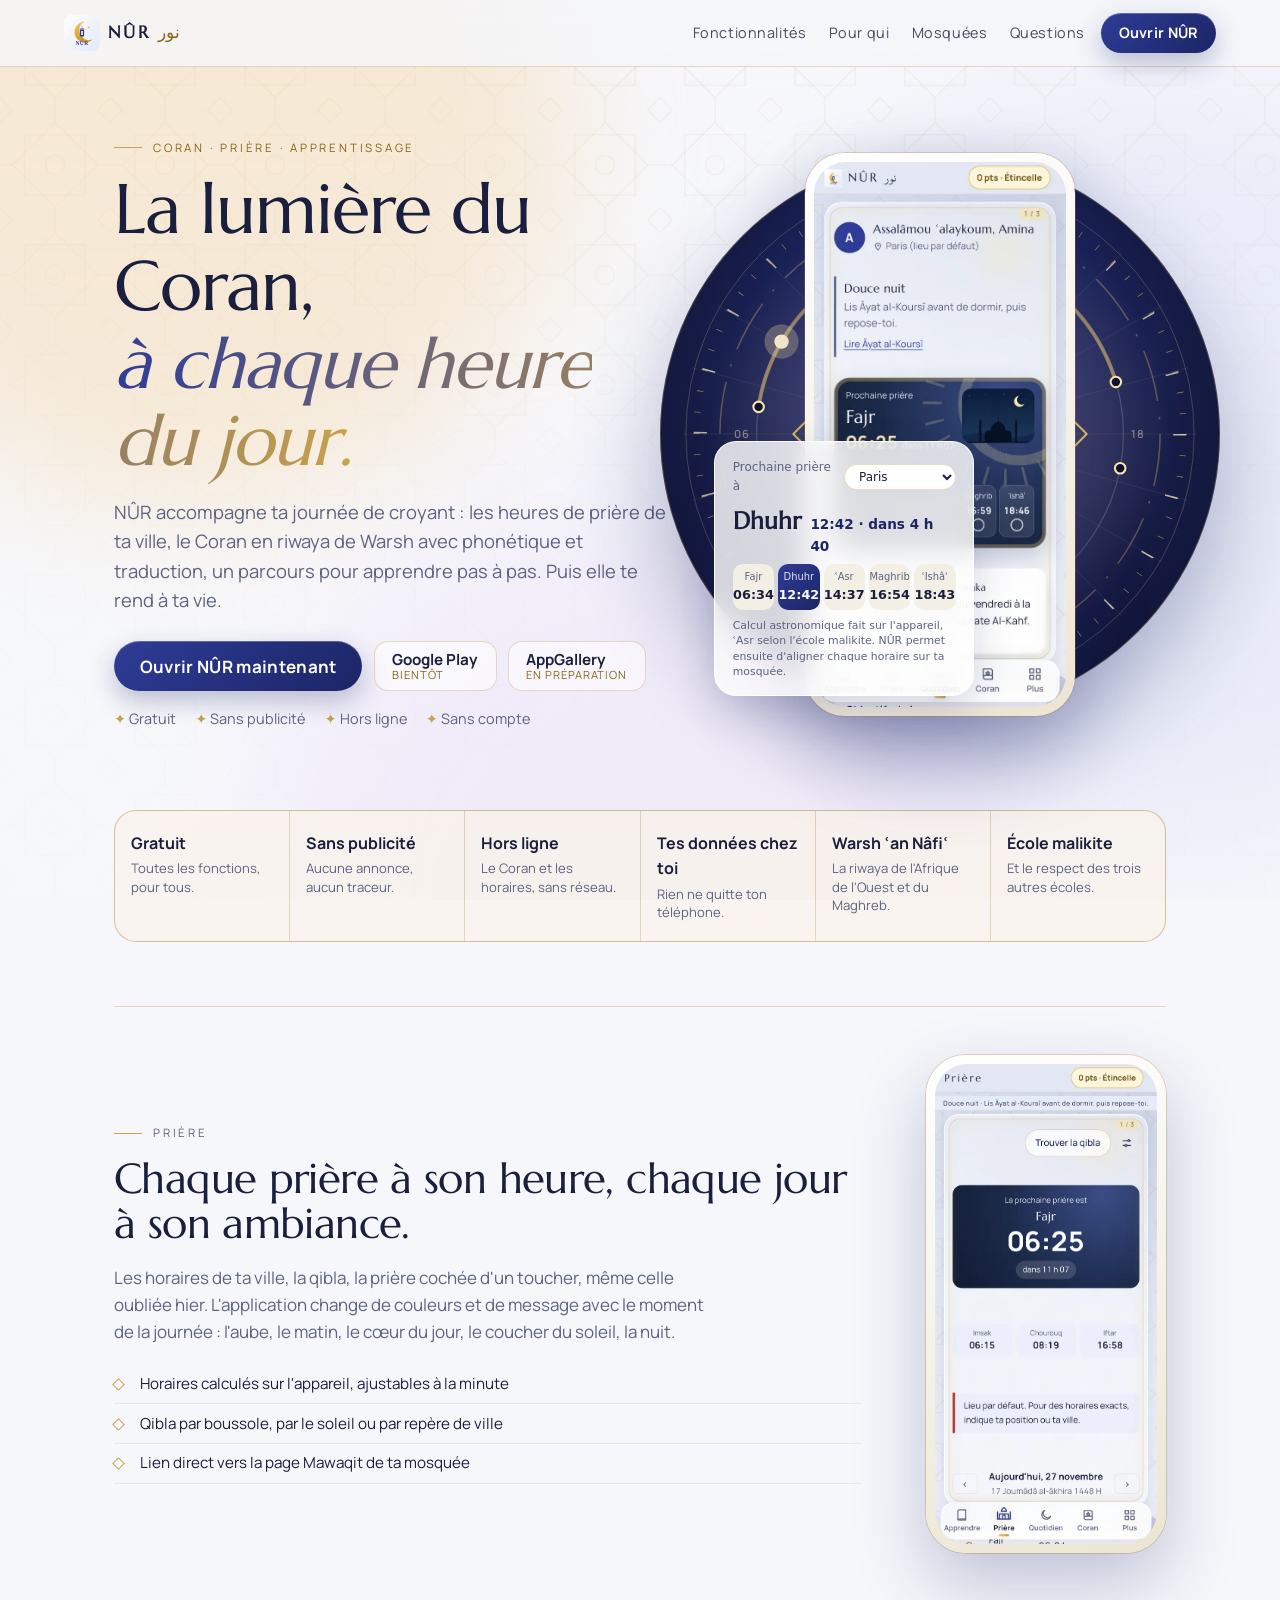
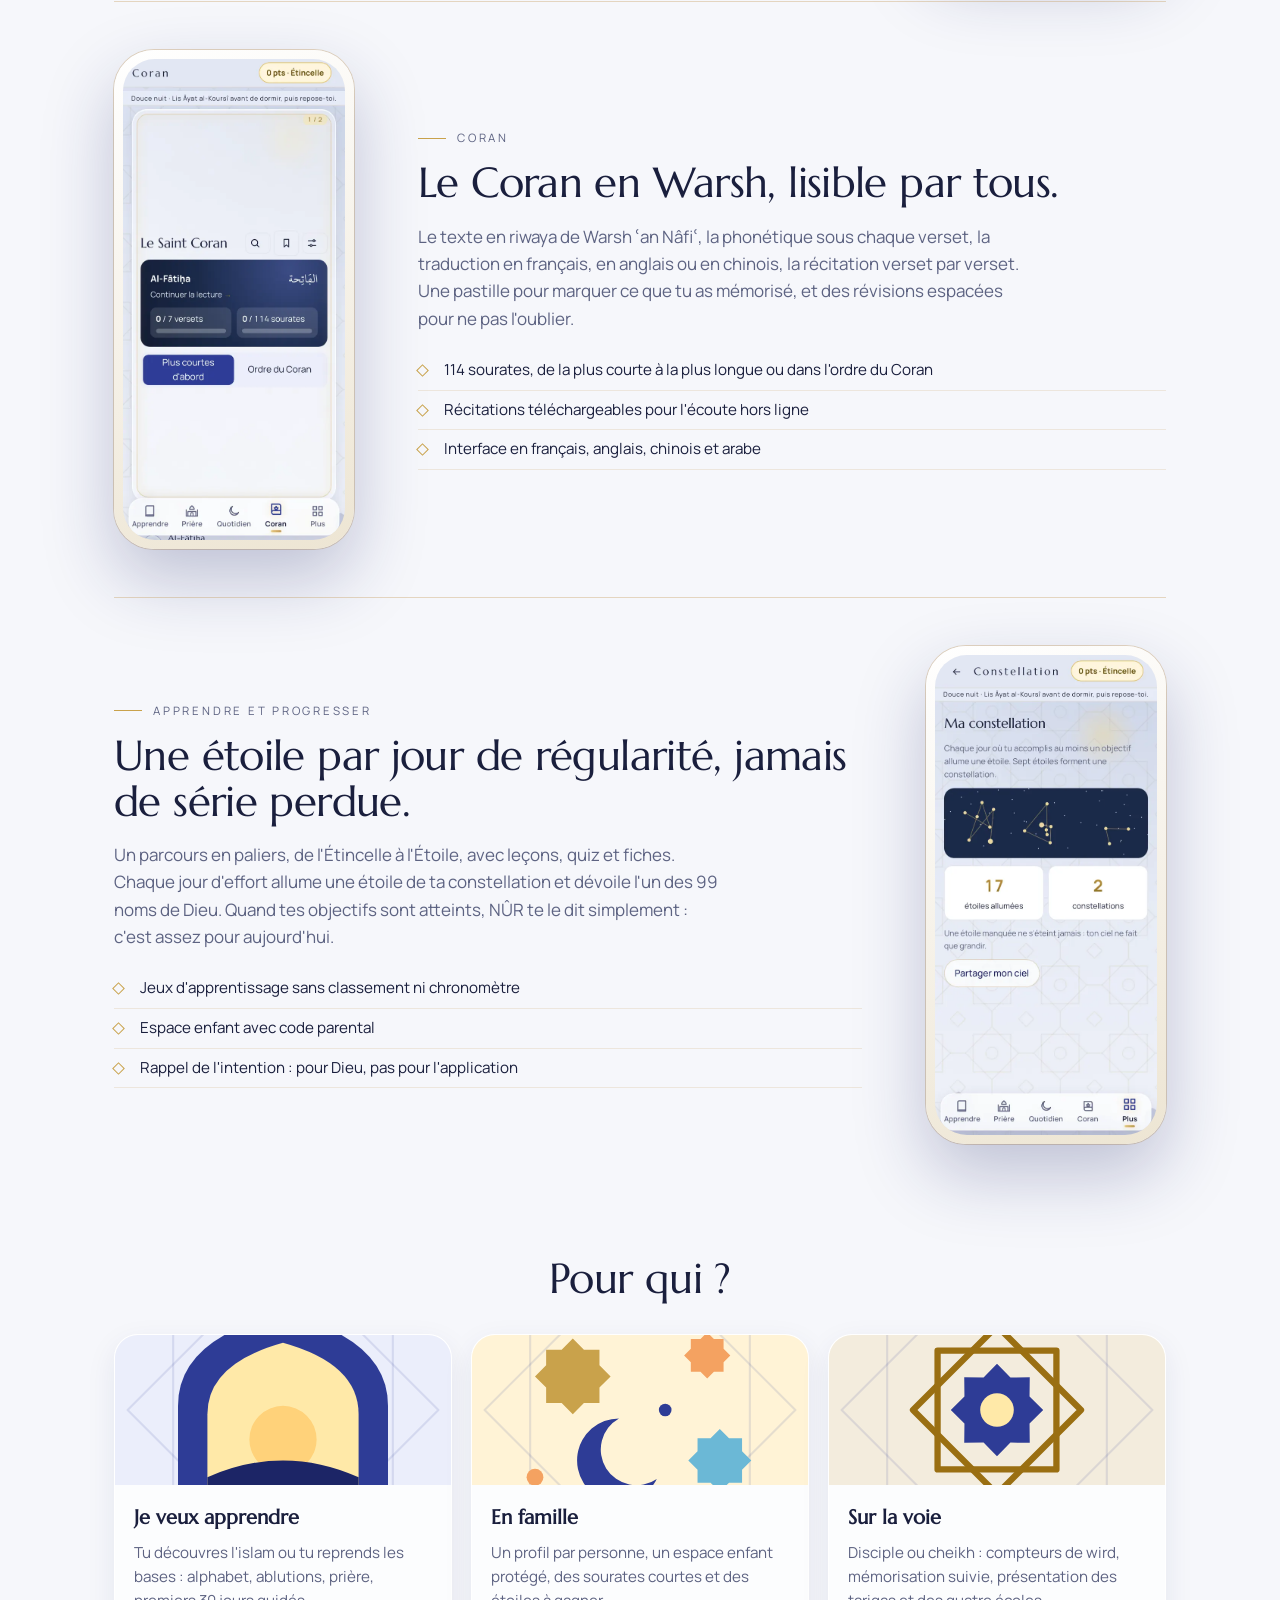
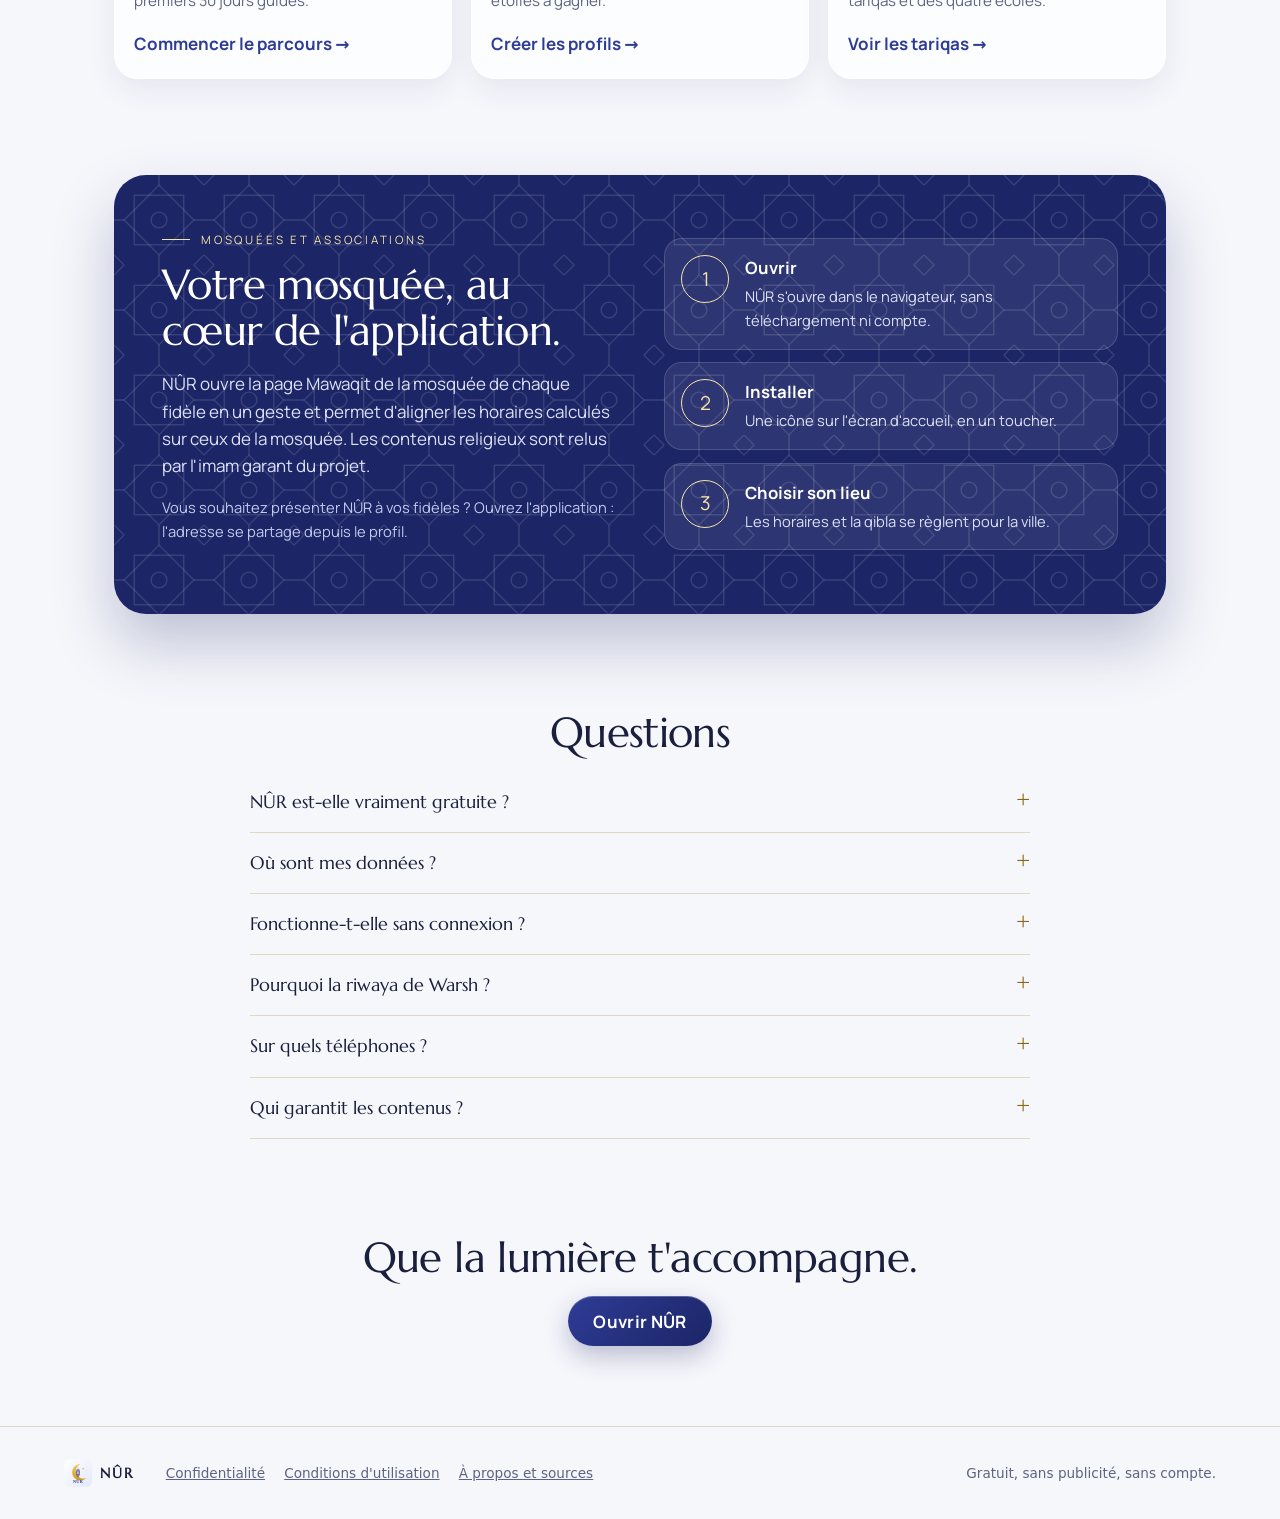
==== commit b2afe265: "NÛR 2.8.0 : écran d'accueil immersif à chaque lancement (emblème de lumière animé, cadran des prière" ====
--- a/decouvrir/index.html
+++ b/decouvrir/index.html
@@ -12,6 +12,7 @@
 <meta property="og:image" content="https://emmanuelgiraudyt-ship-it.github.io/nur/icon-512.png">
 <meta property="og:url" content="https://emmanuelgiraudyt-ship-it.github.io/nur/decouvrir/">
 <link rel="icon" href="../icon-192.png">
+<link rel="stylesheet" href="../seuil.css">
 <link rel="stylesheet" href="decouvrir.css">
 </head>
 <body>
@@ -25,7 +26,7 @@
     <a href="#mosquees">Mosquées</a>
     <a href="#questions">Questions</a>
   </nav>
-  <a class="cta small" href="../">Ouvrir NÛR</a>
+  <a class="cta small" href="../#/">Ouvrir NÛR</a>
 </header>
 
 <main>
@@ -35,7 +36,7 @@
     <h1>La lumière du Coran,<br><em>à chaque heure du jour.</em></h1>
     <p class="lead">NÛR accompagne ta journée de croyant : les heures de prière de ta ville, le Coran en riwaya de Warsh avec phonétique et traduction, un parcours pour apprendre pas à pas. Puis elle te rend à ta vie.</p>
     <div class="ctas">
-      <a class="cta" href="../">Ouvrir NÛR maintenant</a>
+      <a class="cta" href="../#/">Ouvrir NÛR maintenant</a>
       <span class="store soon" title="Publication en préparation"><b>Google Play</b><small>bientôt</small></span>
       <span class="store soon" title="Publication en préparation"><b>AppGallery</b><small>en préparation</small></span>
     </div>
@@ -45,7 +46,7 @@
   </div>
 
   <div class="hero-vis">
-    <div class="orbit" aria-hidden="true"><span></span><span></span></div>
+    <div class="orbit-e" id="emb" aria-hidden="true"></div>
     <figure class="phone"><img src="ecran-quotidien.webp" alt="L'écran Quotidien de NÛR : prochaine prière, les cinq prières du jour et le jour particulier" width="585" height="1266" fetchpriority="high"></figure>
     <aside class="live" aria-live="polite">
       <div class="live-h"><label for="ville">Prochaine prière à</label>
@@ -151,7 +152,7 @@
 
 <section class="final">
   <h2>Que la lumière t'accompagne.</h2>
-  <a class="cta" href="../">Ouvrir NÛR</a>
+  <a class="cta" href="../#/">Ouvrir NÛR</a>
 </section>
 </main>
 
@@ -162,6 +163,7 @@
 </footer>
 <script src="../prayer.js"></script>
 <script src="../presence.js"></script>
+<script src="../seuil.js"></script>
 <script src="decouvrir.js"></script>
 </body>
 </html>
--- a/seuil.css
+++ b/seuil.css
@@ -0,0 +1,83 @@
+/* NÛR — emblème de lumière et écran d'accueil (seuil). Lapis et or, mouvement lent, sobre. */
+.nemb { display: block; width: 100%; height: auto; overflow: visible; }
+.nemb * { transform-box: view-box; transform-origin: 0px 0px; }
+.nemb .e-glow { animation: eBreath 7s ease-in-out infinite; }
+.nemb .e-rays line { stroke: #FFE9A8; stroke-opacity: .09; stroke-width: .6; }
+.nemb .e-rays { animation: eSpin 240s linear infinite; }
+.nemb .e-hair { fill: none; stroke: rgba(255, 233, 168, .22); stroke-width: .7; }
+.nemb .e-tick { fill: none; stroke: #E9C46A; stroke-opacity: .55; stroke-width: 5; stroke-dasharray: .6 15.63; }
+.nemb .e-tick2 { fill: none; stroke: #FFF1C4; stroke-opacity: .7; stroke-width: 10; stroke-dasharray: 1.2 46.73; }
+.nemb .e-r1 { animation: eSpin 180s linear infinite; }
+.nemb .e-dash { fill: none; stroke: #E9C46A; stroke-opacity: .32; stroke-width: 1.2; stroke-dasharray: 40 12 2 12; }
+.nemb .e-r2 { animation: eSpin 110s linear infinite reverse; }
+.nemb .e-dial { fill: none; stroke: rgba(255, 255, 255, .16); stroke-width: 1; }
+.nemb .e-light { fill: none; stroke: #E9C46A; stroke-opacity: .55; stroke-width: 3; stroke-linecap: round; stroke-dasharray: 1 0; }
+.nemb .e-hours text { font: 600 8.5px/1 "NurText", system-ui, sans-serif; fill: rgba(255, 241, 196, .45); text-anchor: middle; letter-spacing: .08em; }
+.nemb .e-pr circle { fill: #0E1230; stroke: #FFE9A8; stroke-width: 1.6; }
+.nemb .e-pr circle.on { fill: #FFE9A8; stroke: #FFF4CF; animation: ePulse 2.4s ease-in-out infinite; }
+.nemb .e-sun circle { fill: #FFF4CF; }
+.nemb .e-sun .e-halo { fill: #FFE9A8; opacity: .28; animation: eHalo 3.2s ease-in-out infinite; }
+.nemb .e-star path { fill: none; stroke: #E9C46A; stroke-width: 1.4; stroke-linejoin: round; stroke-dasharray: 1; stroke-dashoffset: 1; animation: eDraw 2.8s cubic-bezier(.6, 0, .2, 1) .25s forwards; }
+.nemb .e-star { animation: eSpin 90s linear infinite; }
+.nemb .e-star2 path { fill: rgba(233, 196, 106, .06); stroke: #FFF1C4; stroke-opacity: .55; stroke-width: .9; stroke-dasharray: 1; stroke-dashoffset: 1; animation: eDraw 2.6s cubic-bezier(.6, 0, .2, 1) .9s forwards; }
+.nemb .e-star2 { animation: eSpin 70s linear infinite reverse; }
+.nemb .e-core { fill: rgba(14, 18, 48, .55); stroke: rgba(255, 233, 168, .5); stroke-width: 1; }
+.nemb .e-nur { font-family: "KFGQPC Warsh", "Amiri", "Traditional Arabic", serif; font-size: 58px; text-anchor: middle; opacity: 0; animation: eRise 1.6s ease 1.4s forwards, eGlowTxt 6s ease-in-out 3s infinite; }
+@keyframes eSpin { to { transform: rotate(360deg); } }
+@keyframes eBreath { 0%, 100% { transform: scale(.93); opacity: .78; } 50% { transform: scale(1.05); opacity: 1; } }
+@keyframes eDraw { to { stroke-dashoffset: 0; } }
+@keyframes ePulse { 0%, 100% { stroke-width: 1.6; } 50% { stroke-width: 6; stroke-opacity: .35; } }
+@keyframes eHalo { 0%, 100% { transform: scale(.8); opacity: .22; } 50% { transform: scale(1.35); opacity: .4; } }
+@keyframes eRise { from { opacity: 0; transform: translateY(8px); } to { opacity: 1; transform: none; } }
+@keyframes eGlowTxt { 0%, 100% { filter: drop-shadow(0 0 0 rgba(255, 233, 168, 0)); } 50% { filter: drop-shadow(0 0 7px rgba(255, 233, 168, .55)); } }
+
+/* ------------------------------------------------------------ écran d'accueil */
+#seuil { position: fixed; inset: 0; z-index: 9999; display: grid; grid-template-rows: auto 1fr auto; justify-items: center; gap: 0; padding: max(16px, env(safe-area-inset-top)) 22px max(20px, env(safe-area-inset-bottom)); color: #F3F1FF; overflow: hidden; isolation: isolate;
+  background: radial-gradient(120% 70% at 50% 38%, #2A3690 0%, #161B45 48%, #080B22 100%); transition: opacity .8s ease, filter .8s ease; }
+#seuil[data-m="aube"] { background: radial-gradient(120% 70% at 50% 38%, #34449F 0%, #1C2566 50%, #0B0F2C 100%); }
+#seuil[data-m="matin"], #seuil[data-m="jour"] { background: radial-gradient(120% 70% at 50% 38%, #3E50B8 0%, #1F2A78 50%, #0E1438 100%); }
+#seuil[data-m="soir"] { background: radial-gradient(120% 70% at 50% 38%, #3A3388 0%, #1E1D55 50%, #0C0B26 100%); }
+#seuil::before { content: ""; position: absolute; inset: -10%; z-index: -2; background: radial-gradient(rgba(255, 233, 168, .1) 1px, transparent 1.3px) 0 0 / 24px 24px; -webkit-mask: radial-gradient(70% 55% at 50% 40%, #000 20%, transparent 75%); mask: radial-gradient(70% 55% at 50% 40%, #000 20%, transparent 75%); animation: sDrift 40s linear infinite; }
+#seuil .s-bot { position: relative; }
+#seuil .s-hz { position: absolute; left: -14%; right: -14%; top: -26px; height: 1px; z-index: -1; pointer-events: none; background: linear-gradient(90deg, transparent, rgba(255, 233, 168, .6), transparent); box-shadow: 0 0 18px rgba(255, 233, 168, .35); }
+#seuil .s-hz::before { content: ""; position: absolute; left: 10%; right: 10%; bottom: 0; height: 120px; background: radial-gradient(50% 100% at 50% 100%, rgba(233, 196, 106, .2), transparent 72%); }
+#seuil[data-m="aube"] .s-hz::before, #seuil[data-m="soir"] .s-hz::before { background: radial-gradient(50% 100% at 50% 100%, rgba(233, 150, 96, .3), transparent 72%); }
+#seuil .s-motes { position: absolute; inset: 0; z-index: -1; pointer-events: none; }
+#seuil .s-motes i { position: absolute; bottom: -8px; width: 3px; height: 3px; border-radius: 50%; background: #FFE9A8; box-shadow: 0 0 8px rgba(255, 233, 168, .9); opacity: 0; animation: sMote linear infinite; }
+@keyframes sMote { 0% { transform: translate3d(0, 0, 0); opacity: 0; } 12% { opacity: .9; } 80% { opacity: .5; } 100% { transform: translate3d(var(--dx, 0px), -105vh, 0); opacity: 0; } }
+@keyframes sDrift { to { transform: translateY(24px); } }
+#seuil .s-top { width: min(100%, 520px); display: flex; justify-content: space-between; align-items: center; font: 600 .74rem/1.2 "NurText", system-ui, sans-serif; letter-spacing: .16em; text-transform: uppercase; color: rgba(255, 241, 196, .78); animation: sIn .9s ease .2s both; }
+#seuil .s-top .ar { font-size: 1.15rem; letter-spacing: 0; text-transform: none; color: #FFE9A8; }
+#seuil .s-top .s-hij { letter-spacing: .04em; text-transform: none; font-weight: 500; color: rgba(243, 241, 255, .72); text-align: end; }
+#seuil .s-mid { align-self: center; display: grid; justify-items: center; gap: .9rem; width: 100%; min-height: 0; }
+#seuil .s-emb { width: min(80vw, 46vh, 430px); aspect-ratio: 1; animation: sEmb 1.6s cubic-bezier(.2, .7, .2, 1) both; will-change: transform; }
+#seuil .s-name { font: 400 clamp(2rem, 9vw, 2.8rem)/1 "NurDisplay", Georgia, serif; letter-spacing: .34em; margin: 0 0 0 .34em; color: #FFF6DA; animation: sIn 1s ease .9s both; }
+#seuil .s-tag { margin: 0; max-width: 30ch; text-wrap: balance; text-align: center; font: 500 clamp(.92rem, 3.6vw, 1.05rem)/1.45 "NurText", system-ui, sans-serif; color: rgba(243, 241, 255, .86); animation: sIn 1s ease 1.1s both; }
+#seuil .s-mom { margin: 0; max-width: 36ch; text-wrap: balance; text-align: center; font: 500 .84rem/1.4 "NurText", system-ui, sans-serif; color: rgba(255, 233, 168, .9); animation: sIn 1s ease 1.3s both; }
+#seuil .s-bot { width: min(100%, 420px); display: grid; gap: .8rem; justify-items: stretch; animation: sIn 1s ease 1.5s both; }
+#seuil .s-pr { display: flex; align-items: center; justify-content: space-between; gap: .8rem; padding: .7rem .95rem; border-radius: 16px; background: rgba(255, 255, 255, .07); border: 1px solid rgba(255, 233, 168, .22); -webkit-backdrop-filter: blur(10px); backdrop-filter: blur(10px); }
+#seuil .s-pr small { display: block; font: 600 .66rem/1.2 "NurText", system-ui, sans-serif; letter-spacing: .14em; text-transform: uppercase; color: rgba(255, 241, 196, .7); }
+#seuil .s-pr b { display: block; font: 400 1.25rem/1.25 "NurDisplay", Georgia, serif; color: #FFF6DA; }
+#seuil .s-pr .s-cd { font: 600 1.05rem/1 "NurText", system-ui, sans-serif; font-variant-numeric: tabular-nums; letter-spacing: .04em; color: #FFE9A8; text-align: end; }
+#seuil .s-pr .s-cd small { margin-top: .25rem; }
+#seuil .s-go { position: relative; overflow: hidden; display: flex; align-items: center; justify-content: center; gap: .6rem; min-height: 56px; border: 0; border-radius: 999px; cursor: pointer; font: 700 1.05rem/1 "NurText", system-ui, sans-serif; letter-spacing: .06em; color: #1A1F3D;
+  background: linear-gradient(135deg, #FFF4CF 0%, #E9C46A 55%, #C99A3B 100%); box-shadow: 0 10px 34px rgba(233, 196, 106, .35), inset 0 1px 0 rgba(255, 255, 255, .7); }
+#seuil .s-go::after { content: ""; position: absolute; top: 0; bottom: 0; width: 40%; left: -60%; background: linear-gradient(100deg, transparent, rgba(255, 255, 255, .75), transparent); transform: skewX(-18deg); animation: sSheen 4.5s ease-in-out 2.4s infinite; }
+#seuil .s-go svg { width: 20px; height: 20px; }
+#seuil .s-go:focus-visible { outline: 3px solid #FFF4CF; outline-offset: 3px; }
+#seuil .s-foot { margin: 0; text-align: center; font: 500 .72rem/1.3 "NurText", system-ui, sans-serif; letter-spacing: .06em; color: rgba(243, 241, 255, .55); }
+@keyframes sIn { from { opacity: 0; transform: translateY(14px); } to { opacity: 1; transform: none; } }
+@keyframes sEmb { from { opacity: 0; transform: scale(.82) rotate(-12deg); } to { opacity: 1; transform: none; } }
+@keyframes sSheen { 0%, 62% { left: -60%; } 100% { left: 130%; } }
+#seuil.out { opacity: 0; filter: blur(6px); pointer-events: none; }
+#seuil.out .s-emb { transition: transform .8s cubic-bezier(.5, 0, .2, 1); transform: scale(1.9); }
+#seuil.out .s-top, #seuil.out .s-bot, #seuil.out .s-name, #seuil.out .s-tag, #seuil.out .s-mom { transition: opacity .35s ease, transform .5s ease; opacity: 0; transform: translateY(10px); }
+body.seuil-on { overflow: hidden; }
+@media (max-height: 640px) { #seuil .s-emb { width: min(70vw, 38vh); } #seuil .s-mom { display: none; } }
+[dir="rtl"] #seuil .s-name { margin: 0 .34em 0 0; }
+@media (prefers-reduced-motion: reduce) {
+  .nemb *, #seuil *, #seuil::before { animation: none !important; }
+  .nemb .e-star path, .nemb .e-star2 path { stroke-dashoffset: 0; }
+  .nemb .e-nur { opacity: 1; }
+  #seuil .s-motes { display: none; }
+}
--- a/decouvrir/decouvrir.css
+++ b/decouvrir/decouvrir.css
@@ -146,3 +146,8 @@
 .ln-grid span { font-size: .82rem; color: #DDE1F6; font-family: system-ui, sans-serif; }
 .live-now.demo .ln-head small { color: #F6E3A6; }
 @media (max-width: 640px) { .ln-grid { grid-template-columns: 1fr; } .ln-grid div { display: flex; align-items: baseline; gap: .8rem; } }
+
+/* v2.8 : emblème de lumière derrière l'écran du téléphone */
+.orbit-e { position: absolute; left: 50%; top: 50%; transform: translate(-50%, -50%); width: 560px; max-width: 96vw; aspect-ratio: 1; border-radius: 50%; padding: 18px; background: radial-gradient(circle at 50% 42%, #2E3C96 0%, #161B45 58%, #0A0D28 100%); box-shadow: 0 40px 90px rgba(28, 37, 102, .32), inset 0 0 0 1px rgba(233, 196, 106, .25); }
+.orbit-e .nemb { width: 100%; height: 100%; }
+@media (max-width: 900px) { .orbit-e { width: 380px; top: 190px; } }
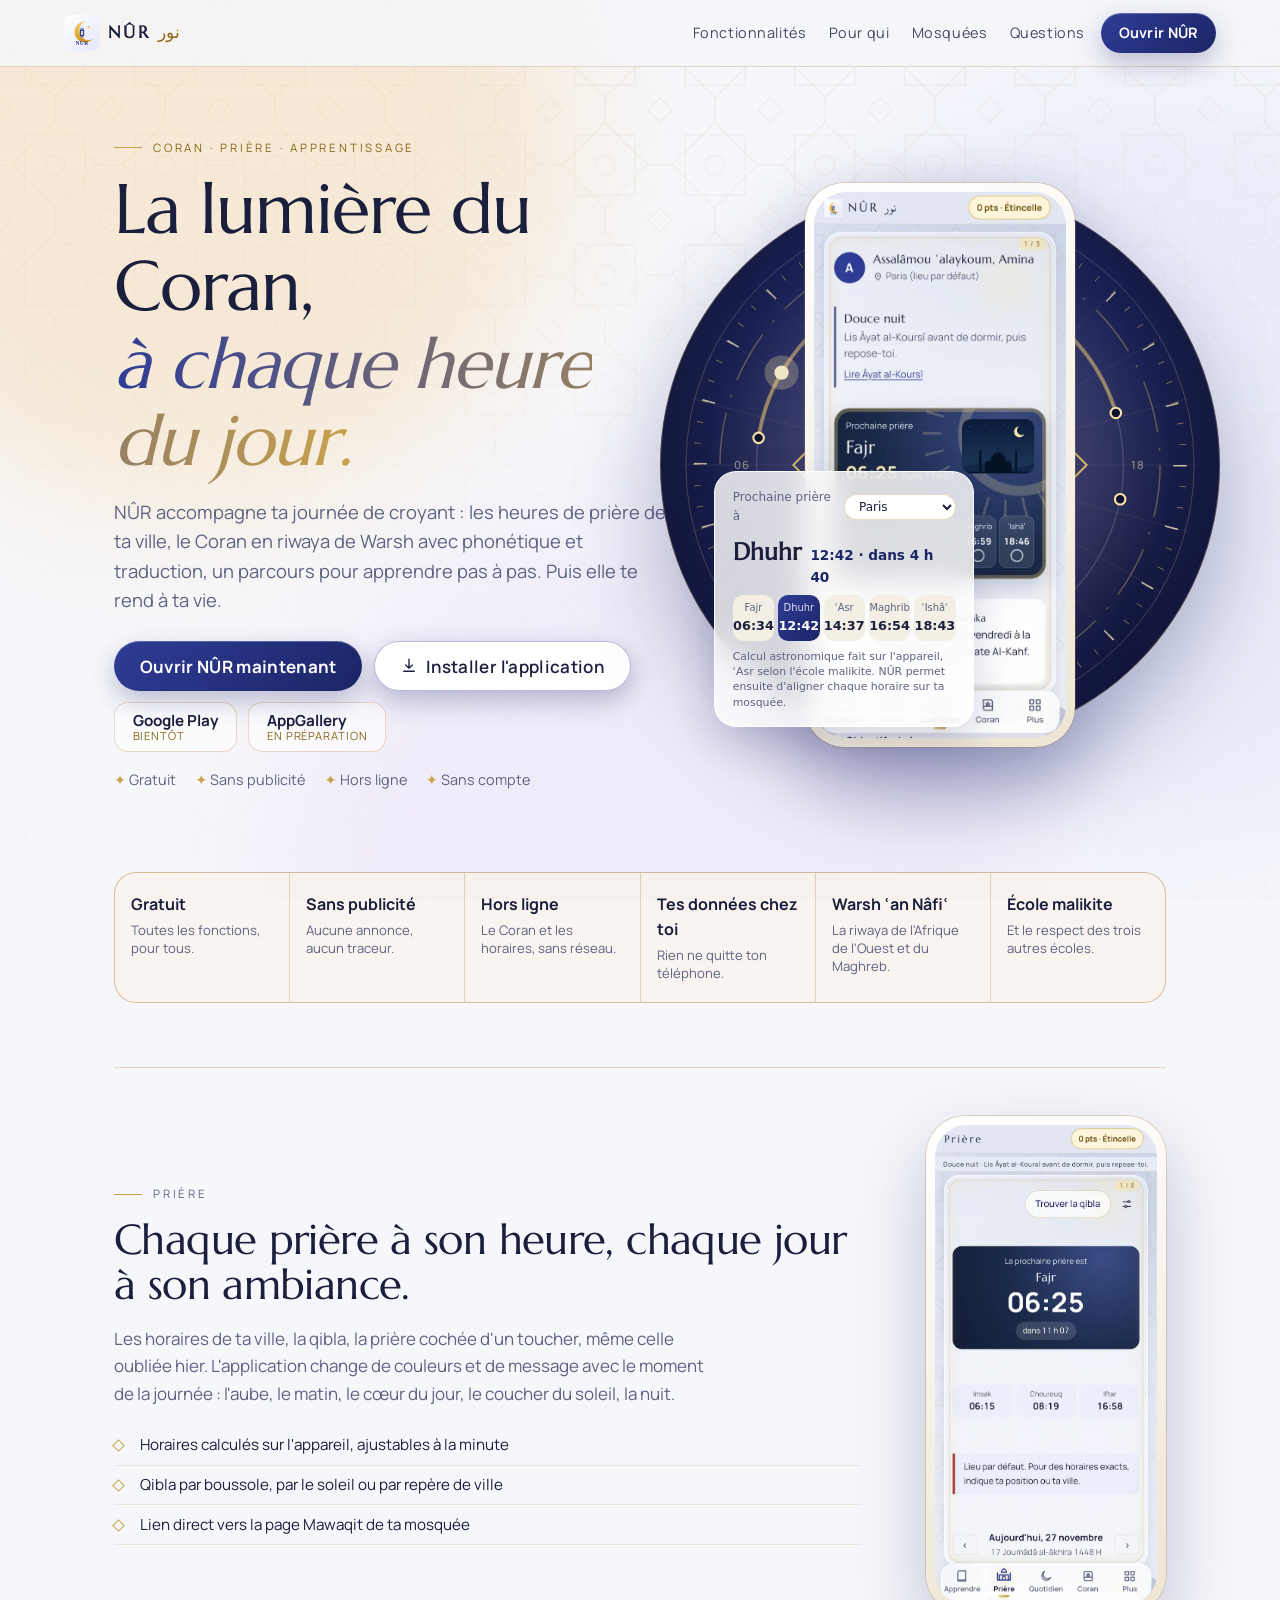
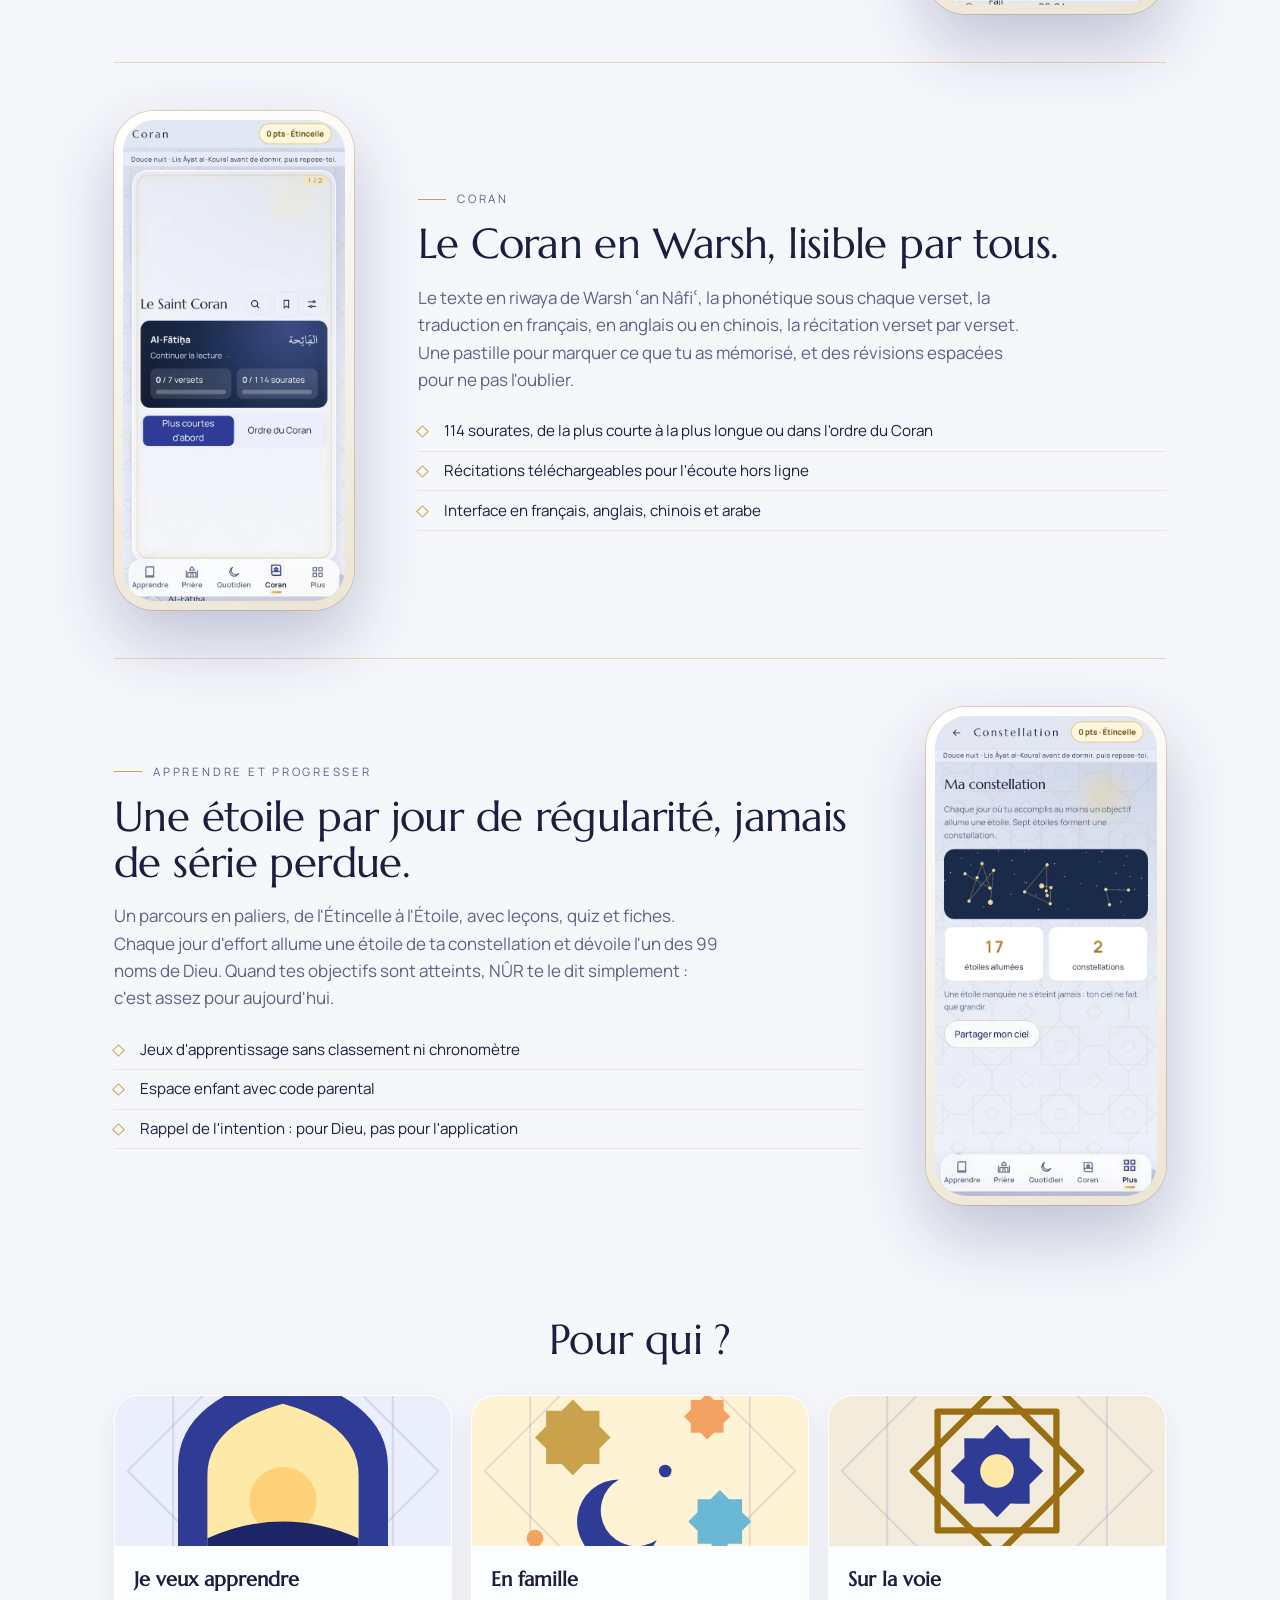
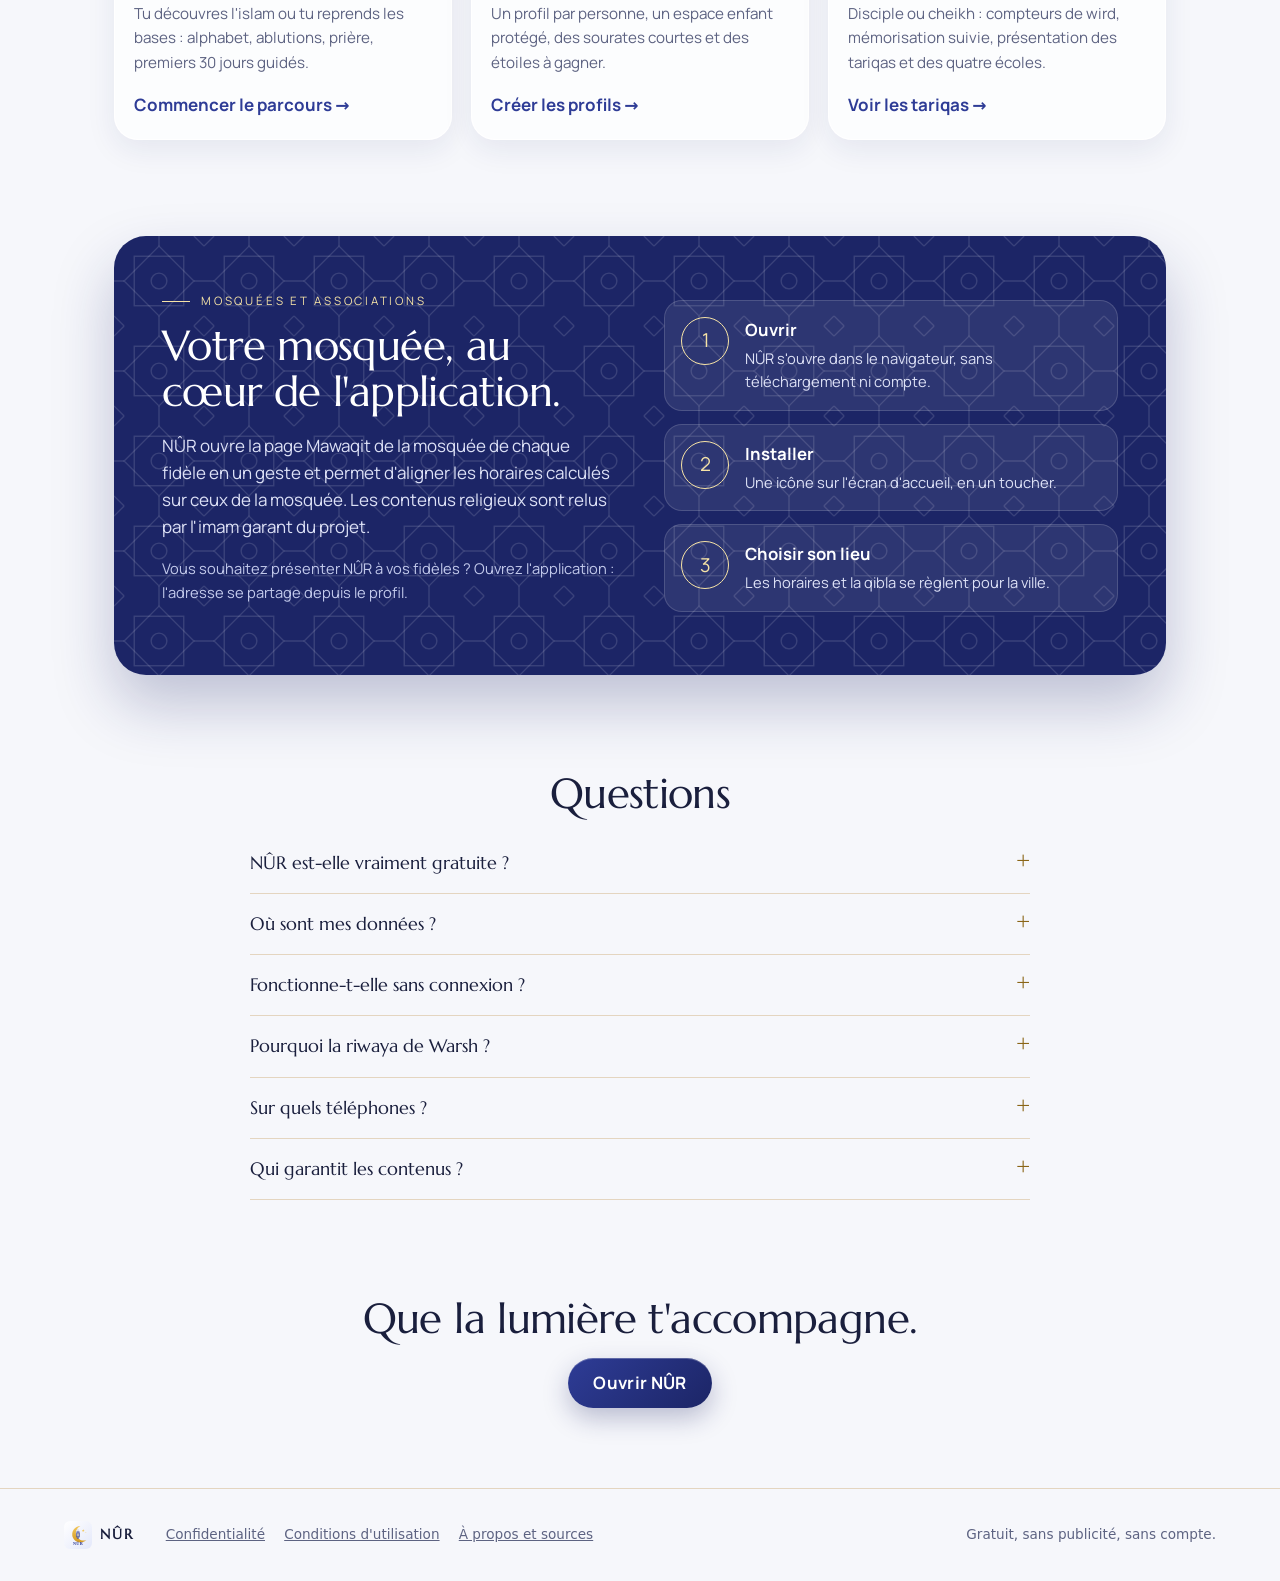
==== commit 09846599: "NÛR 2.9.0 : bouton d'installation (invite native ou mode d'emploi iPhone) sur l'écran d'accueil et l" ====
--- a/decouvrir/index.html
+++ b/decouvrir/index.html
@@ -12,6 +12,7 @@
 <meta property="og:image" content="https://emmanuelgiraudyt-ship-it.github.io/nur/icon-512.png">
 <meta property="og:url" content="https://emmanuelgiraudyt-ship-it.github.io/nur/decouvrir/">
 <link rel="icon" href="../icon-192.png">
+<link rel="manifest" href="../manifest.webmanifest">
 <link rel="stylesheet" href="../seuil.css">
 <link rel="stylesheet" href="decouvrir.css">
 </head>
@@ -37,9 +38,11 @@
     <p class="lead">NÛR accompagne ta journée de croyant : les heures de prière de ta ville, le Coran en riwaya de Warsh avec phonétique et traduction, un parcours pour apprendre pas à pas. Puis elle te rend à ta vie.</p>
     <div class="ctas">
       <a class="cta" href="../#/">Ouvrir NÛR maintenant</a>
+      <button class="cta inst" id="inst" type="button" hidden><svg viewBox="0 0 24 24" aria-hidden="true"><path d="M12 3v12m0 0-4.5-4.5M12 15l4.5-4.5M5 19h14" fill="none" stroke="currentColor" stroke-width="1.8" stroke-linecap="round" stroke-linejoin="round"/></svg>Installer l'application</button>
       <span class="store soon" title="Publication en préparation"><b>Google Play</b><small>bientôt</small></span>
       <span class="store soon" title="Publication en préparation"><b>AppGallery</b><small>en préparation</small></span>
     </div>
+    <div class="inst-how" id="instHow" hidden role="note"></div>
     <ul class="ticks">
       <li>Gratuit</li><li>Sans publicité</li><li>Hors ligne</li><li>Sans compte</li>
     </ul>
--- a/seuil.css
+++ b/seuil.css
@@ -32,7 +32,7 @@
 @keyframes eGlowTxt { 0%, 100% { filter: drop-shadow(0 0 0 rgba(255, 233, 168, 0)); } 50% { filter: drop-shadow(0 0 7px rgba(255, 233, 168, .55)); } }
 
 /* ------------------------------------------------------------ écran d'accueil */
-#seuil { position: fixed; inset: 0; z-index: 9999; display: grid; grid-template-rows: auto 1fr auto; justify-items: center; gap: 0; padding: max(16px, env(safe-area-inset-top)) 22px max(20px, env(safe-area-inset-bottom)); color: #F3F1FF; overflow: hidden; isolation: isolate;
+#seuil { position: fixed; inset: 0; z-index: 9999; display: flex; flex-direction: column; align-items: center; justify-content: space-between; gap: 14px; padding: max(16px, env(safe-area-inset-top)) 22px max(20px, env(safe-area-inset-bottom)); color: #F3F1FF; overflow-x: hidden; overflow-y: auto; overscroll-behavior: contain; isolation: isolate;
   background: radial-gradient(120% 70% at 50% 38%, #2A3690 0%, #161B45 48%, #080B22 100%); transition: opacity .8s ease, filter .8s ease; }
 #seuil[data-m="aube"] { background: radial-gradient(120% 70% at 50% 38%, #34449F 0%, #1C2566 50%, #0B0F2C 100%); }
 #seuil[data-m="matin"], #seuil[data-m="jour"] { background: radial-gradient(120% 70% at 50% 38%, #3E50B8 0%, #1F2A78 50%, #0E1438 100%); }
@@ -42,15 +42,16 @@
 #seuil .s-hz { position: absolute; left: -14%; right: -14%; top: -26px; height: 1px; z-index: -1; pointer-events: none; background: linear-gradient(90deg, transparent, rgba(255, 233, 168, .6), transparent); box-shadow: 0 0 18px rgba(255, 233, 168, .35); }
 #seuil .s-hz::before { content: ""; position: absolute; left: 10%; right: 10%; bottom: 0; height: 120px; background: radial-gradient(50% 100% at 50% 100%, rgba(233, 196, 106, .2), transparent 72%); }
 #seuil[data-m="aube"] .s-hz::before, #seuil[data-m="soir"] .s-hz::before { background: radial-gradient(50% 100% at 50% 100%, rgba(233, 150, 96, .3), transparent 72%); }
-#seuil .s-motes { position: absolute; inset: 0; z-index: -1; pointer-events: none; }
+#seuil .s-motes { position: fixed; inset: 0; z-index: -1; pointer-events: none; }
 #seuil .s-motes i { position: absolute; bottom: -8px; width: 3px; height: 3px; border-radius: 50%; background: #FFE9A8; box-shadow: 0 0 8px rgba(255, 233, 168, .9); opacity: 0; animation: sMote linear infinite; }
 @keyframes sMote { 0% { transform: translate3d(0, 0, 0); opacity: 0; } 12% { opacity: .9; } 80% { opacity: .5; } 100% { transform: translate3d(var(--dx, 0px), -105vh, 0); opacity: 0; } }
 @keyframes sDrift { to { transform: translateY(24px); } }
 #seuil .s-top { width: min(100%, 520px); display: flex; justify-content: space-between; align-items: center; font: 600 .74rem/1.2 "NurText", system-ui, sans-serif; letter-spacing: .16em; text-transform: uppercase; color: rgba(255, 241, 196, .78); animation: sIn .9s ease .2s both; }
 #seuil .s-top .ar { font-size: 1.15rem; letter-spacing: 0; text-transform: none; color: #FFE9A8; }
 #seuil .s-top .s-hij { letter-spacing: .04em; text-transform: none; font-weight: 500; color: rgba(243, 241, 255, .72); text-align: end; }
-#seuil .s-mid { align-self: center; display: grid; justify-items: center; gap: .9rem; width: 100%; min-height: 0; }
-#seuil .s-emb { width: min(80vw, 46vh, 430px); aspect-ratio: 1; animation: sEmb 1.6s cubic-bezier(.2, .7, .2, 1) both; will-change: transform; }
+#seuil .s-mid { flex: 1 0 auto; display: grid; align-content: center; justify-items: center; gap: .9rem; width: 100%; }
+#seuil .s-top, #seuil .s-bot { flex: none; }
+#seuil .s-emb { width: min(80vw, 44vh, 430px); aspect-ratio: 1; transition: width .45s ease; animation: sEmb 1.6s cubic-bezier(.2, .7, .2, 1) both; will-change: transform; }
 #seuil .s-name { font: 400 clamp(2rem, 9vw, 2.8rem)/1 "NurDisplay", Georgia, serif; letter-spacing: .34em; margin: 0 0 0 .34em; color: #FFF6DA; animation: sIn 1s ease .9s both; }
 #seuil .s-tag { margin: 0; max-width: 30ch; text-wrap: balance; text-align: center; font: 500 clamp(.92rem, 3.6vw, 1.05rem)/1.45 "NurText", system-ui, sans-serif; color: rgba(243, 241, 255, .86); animation: sIn 1s ease 1.1s both; }
 #seuil .s-mom { margin: 0; max-width: 36ch; text-wrap: balance; text-align: center; font: 500 .84rem/1.4 "NurText", system-ui, sans-serif; color: rgba(255, 233, 168, .9); animation: sIn 1s ease 1.3s both; }
@@ -65,6 +66,13 @@
 #seuil .s-go::after { content: ""; position: absolute; top: 0; bottom: 0; width: 40%; left: -60%; background: linear-gradient(100deg, transparent, rgba(255, 255, 255, .75), transparent); transform: skewX(-18deg); animation: sSheen 4.5s ease-in-out 2.4s infinite; }
 #seuil .s-go svg { width: 20px; height: 20px; }
 #seuil .s-go:focus-visible { outline: 3px solid #FFF4CF; outline-offset: 3px; }
+#seuil .s-inst { display: flex; align-items: center; justify-content: center; gap: .55rem; min-height: 46px; border-radius: 999px; cursor: pointer; background: rgba(255, 255, 255, .04); border: 1px solid rgba(255, 233, 168, .45); color: #FFF1C4; font: 600 .92rem/1.2 "NurText", system-ui, sans-serif; letter-spacing: .03em; }
+#seuil .s-inst svg { width: 19px; height: 19px; }
+#seuil .s-inst:focus-visible { outline: 3px solid #FFF4CF; outline-offset: 3px; }
+#seuil .s-how { padding: .75rem .95rem; border-radius: 16px; background: rgba(14, 18, 48, .7); border: 1px solid rgba(255, 233, 168, .25); font: 500 .86rem/1.45 "NurText", system-ui, sans-serif; color: rgba(243, 241, 255, .92); animation: sIn .35s ease both; }
+#seuil .s-how strong { display: block; margin-bottom: .3rem; color: #FFE9A8; font-weight: 700; }
+#seuil .s-how ol { margin: 0; padding-inline-start: 1.2rem; }
+#seuil .s-how li + li { margin-top: .2rem; }
 #seuil .s-foot { margin: 0; text-align: center; font: 500 .72rem/1.3 "NurText", system-ui, sans-serif; letter-spacing: .06em; color: rgba(243, 241, 255, .55); }
 @keyframes sIn { from { opacity: 0; transform: translateY(14px); } to { opacity: 1; transform: none; } }
 @keyframes sEmb { from { opacity: 0; transform: scale(.82) rotate(-12deg); } to { opacity: 1; transform: none; } }
@@ -73,7 +81,10 @@
 #seuil.out .s-emb { transition: transform .8s cubic-bezier(.5, 0, .2, 1); transform: scale(1.9); }
 #seuil.out .s-top, #seuil.out .s-bot, #seuil.out .s-name, #seuil.out .s-tag, #seuil.out .s-mom { transition: opacity .35s ease, transform .5s ease; opacity: 0; transform: translateY(10px); }
 body.seuil-on { overflow: hidden; }
-@media (max-height: 640px) { #seuil .s-emb { width: min(70vw, 38vh); } #seuil .s-mom { display: none; } }
+@media (max-height: 780px) { #seuil .s-emb { width: min(70vw, 34vh); } #seuil .s-mom { display: none; } #seuil .s-mid { gap: .6rem; } }
+@media (max-height: 640px) { #seuil .s-emb { width: min(60vw, 30vh); } #seuil .s-tag { display: none; } }
+#seuil.how-on .s-tag, #seuil.how-on .s-mom { display: none; }
+#seuil.how-on .s-emb { width: min(50vw, 24vh); }
 [dir="rtl"] #seuil .s-name { margin: 0 .34em 0 0; }
 @media (prefers-reduced-motion: reduce) {
   .nemb *, #seuil *, #seuil::before { animation: none !important; }
--- a/decouvrir/decouvrir.css
+++ b/decouvrir/decouvrir.css
@@ -151,3 +151,10 @@
 .orbit-e { position: absolute; left: 50%; top: 50%; transform: translate(-50%, -50%); width: 560px; max-width: 96vw; aspect-ratio: 1; border-radius: 50%; padding: 18px; background: radial-gradient(circle at 50% 42%, #2E3C96 0%, #161B45 58%, #0A0D28 100%); box-shadow: 0 40px 90px rgba(28, 37, 102, .32), inset 0 0 0 1px rgba(233, 196, 106, .25); }
 .orbit-e .nemb { width: 100%; height: 100%; }
 @media (max-width: 900px) { .orbit-e { width: 380px; top: 190px; } }
+
+/* v2.9 : installation */
+.cta.inst { display: inline-flex; align-items: center; gap: .5rem; border: 1px solid rgba(46, 60, 150, .35); background: #fff; color: var(--ink); cursor: pointer; font: inherit; font-weight: 600; }
+.cta.inst svg { width: 18px; height: 18px; }
+.inst-how { margin: .9rem 0 0; max-width: 34rem; padding: .9rem 1.1rem; border-radius: 16px; background: #fff; border: 1px solid var(--hair); box-shadow: 0 10px 30px rgba(28, 37, 102, .08); font-size: .95rem; line-height: 1.5; }
+.inst-how strong { display: block; margin-bottom: .3rem; color: var(--ink); }
+.inst-how ol { margin: 0; padding-left: 1.2rem; }
